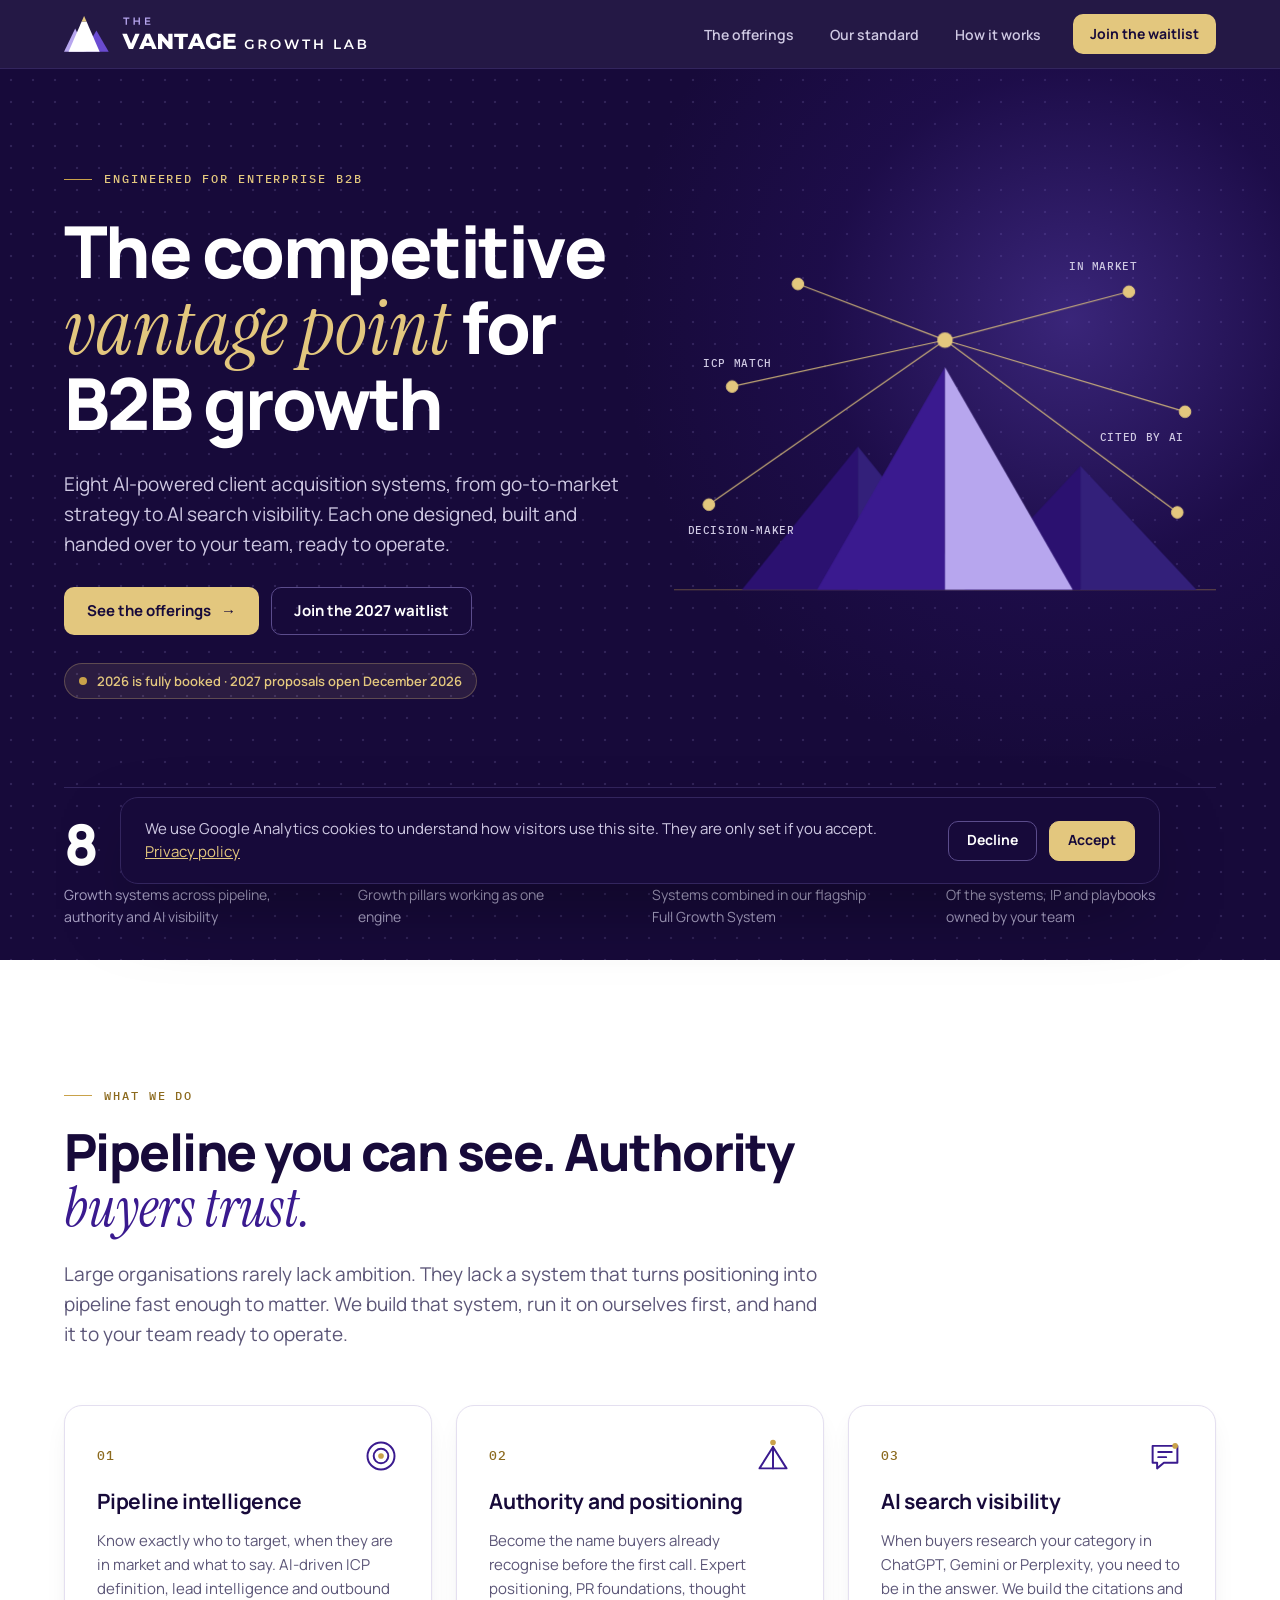
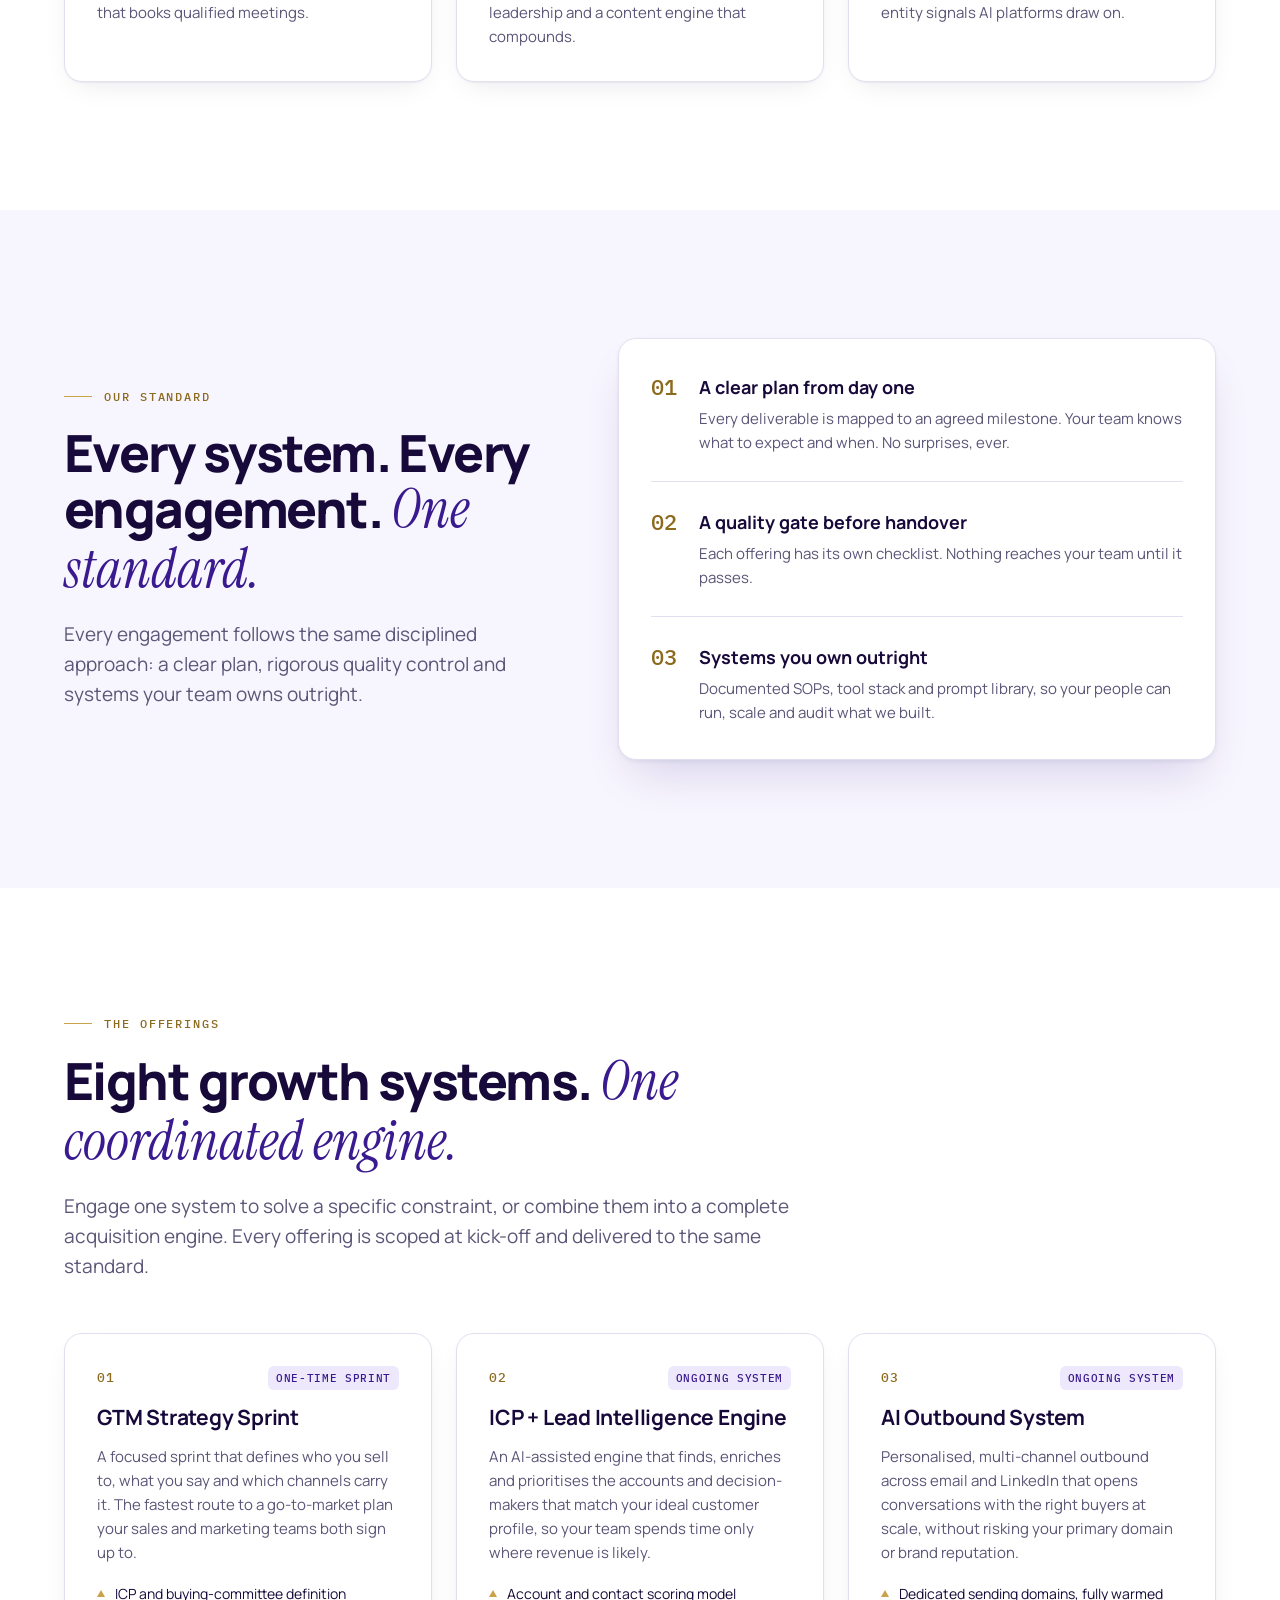
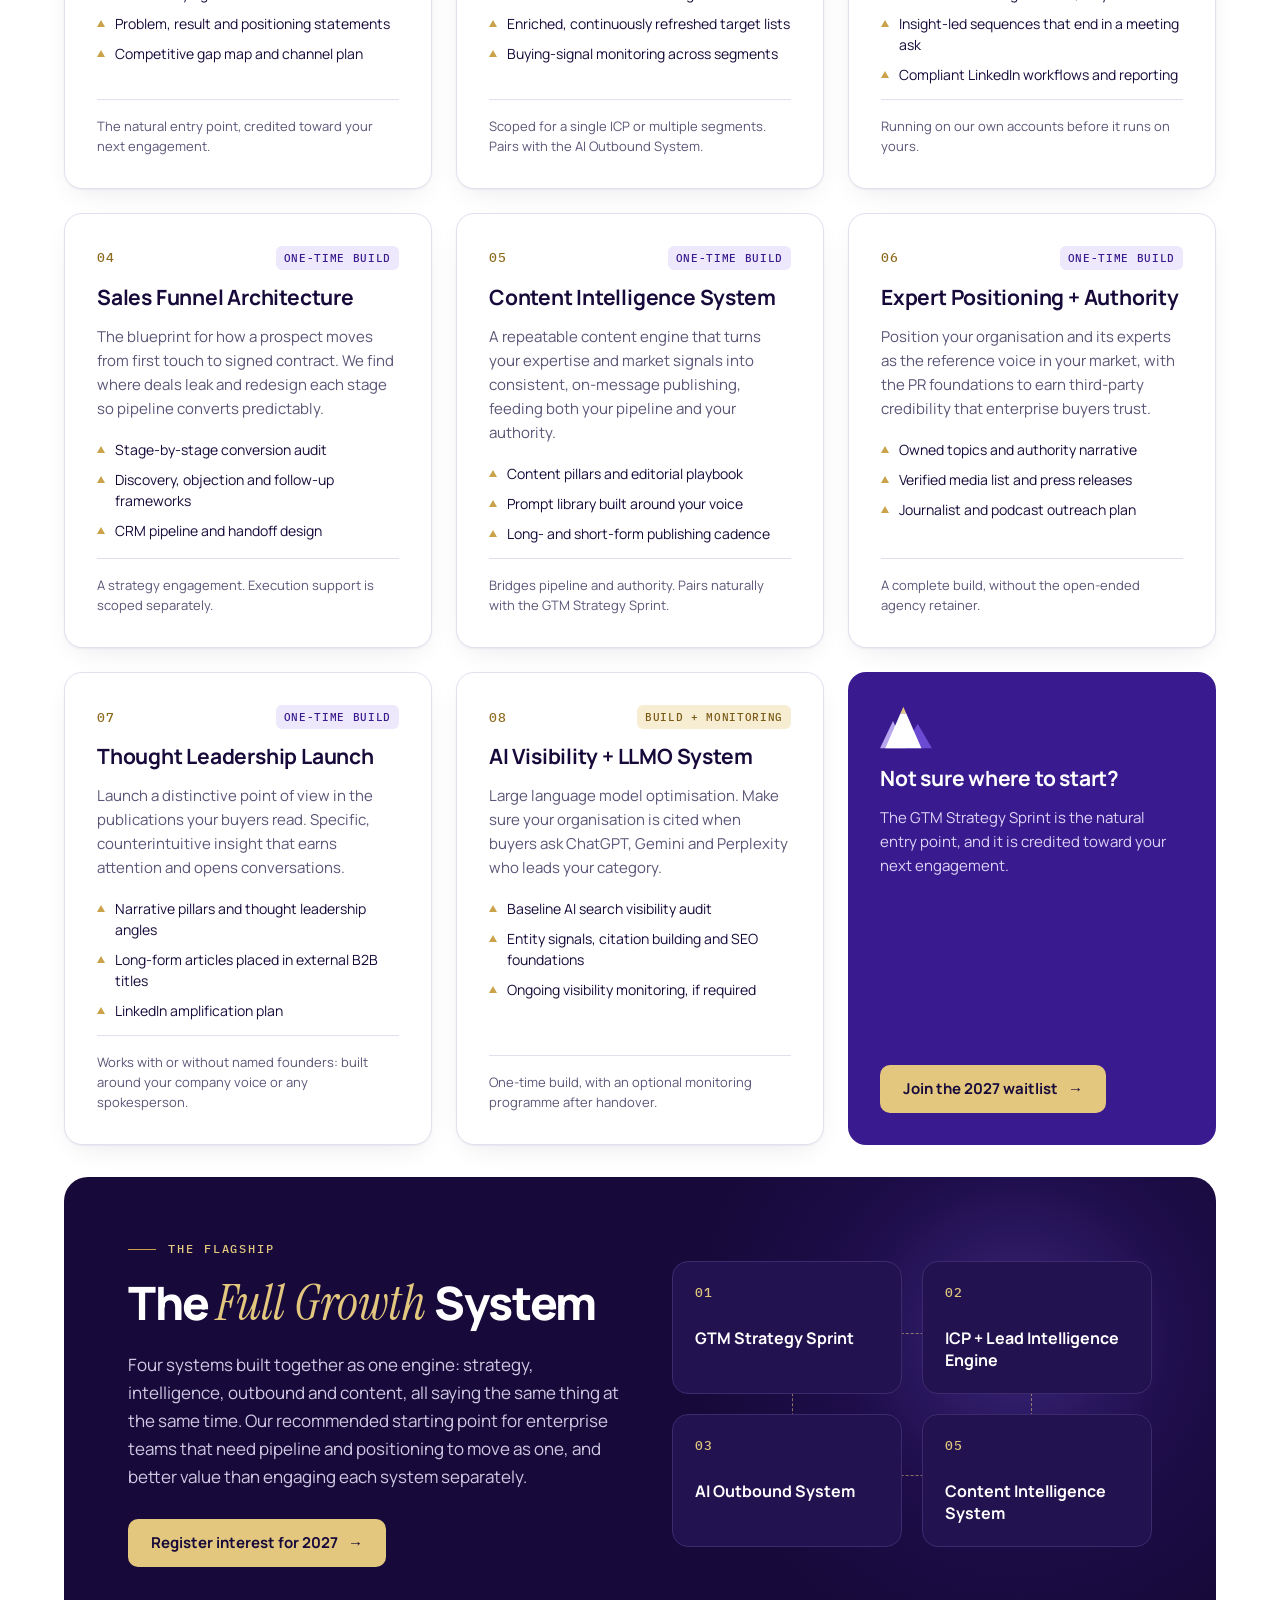
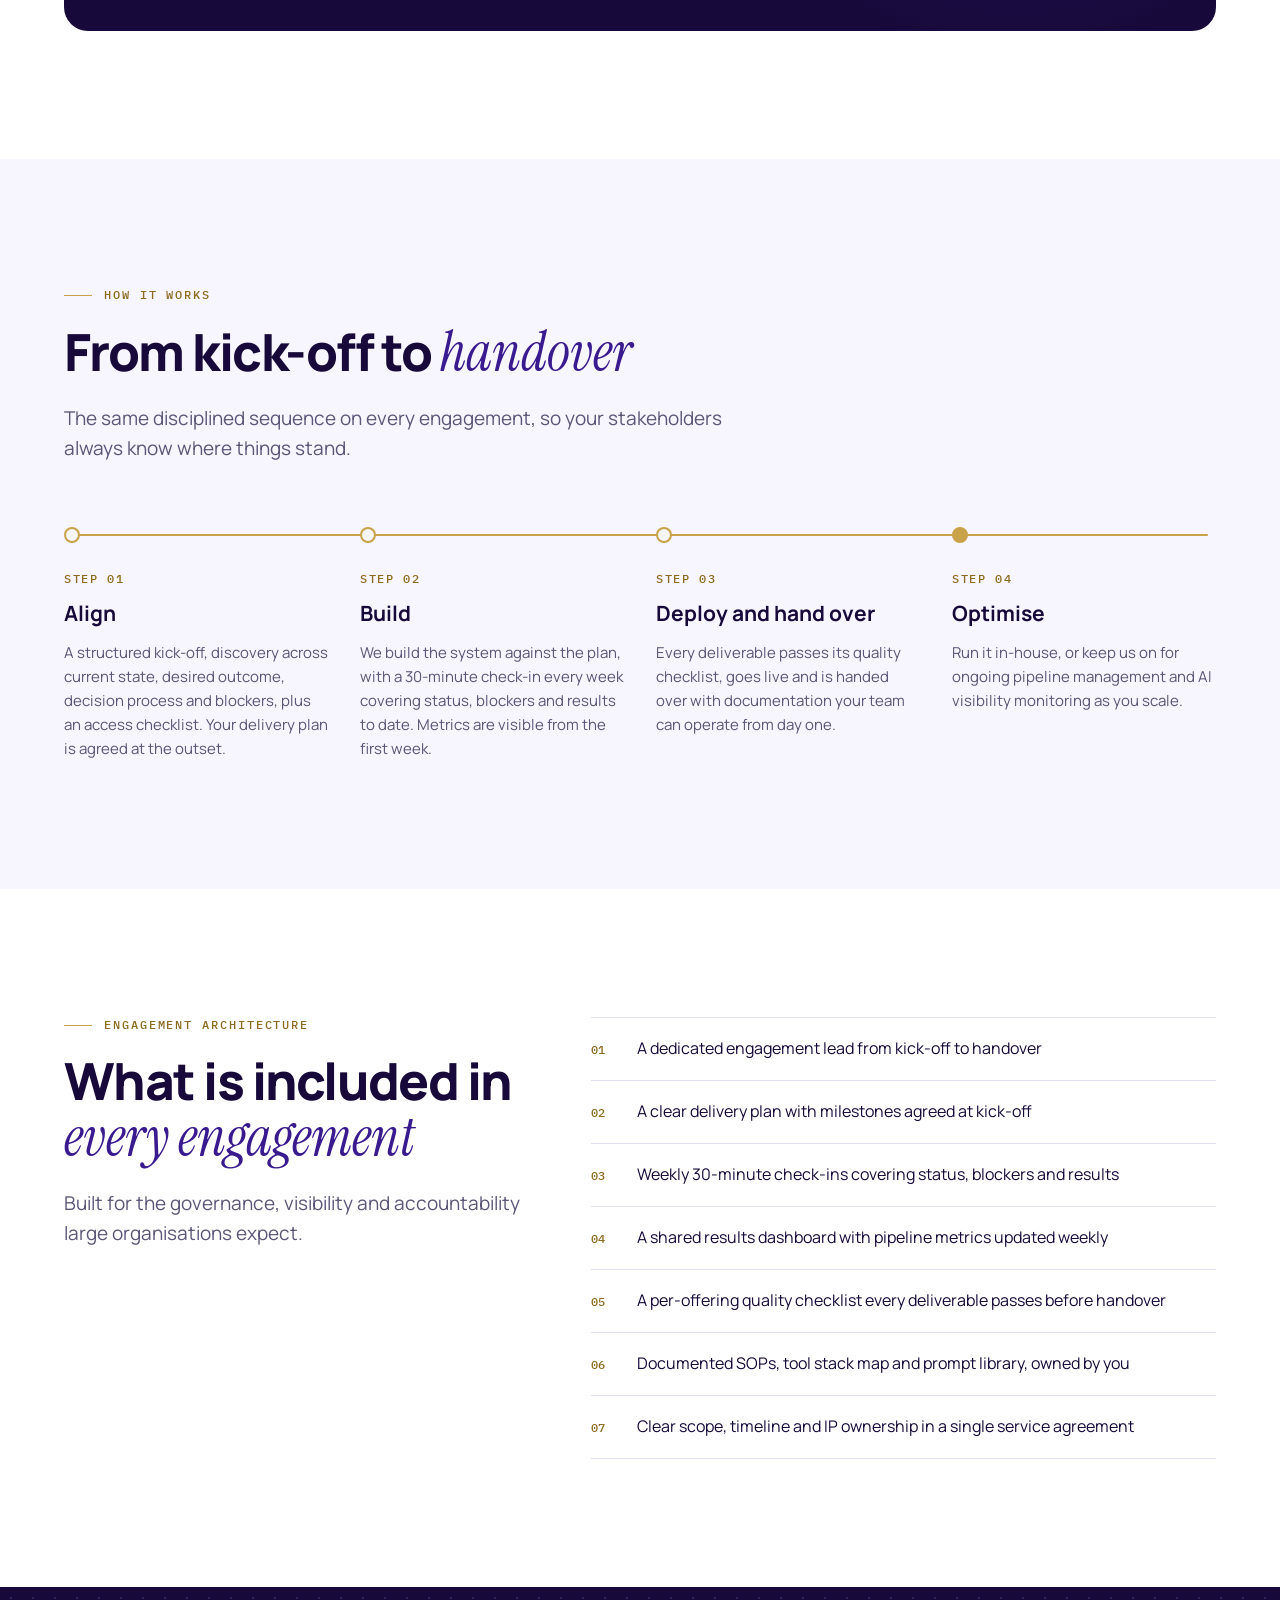
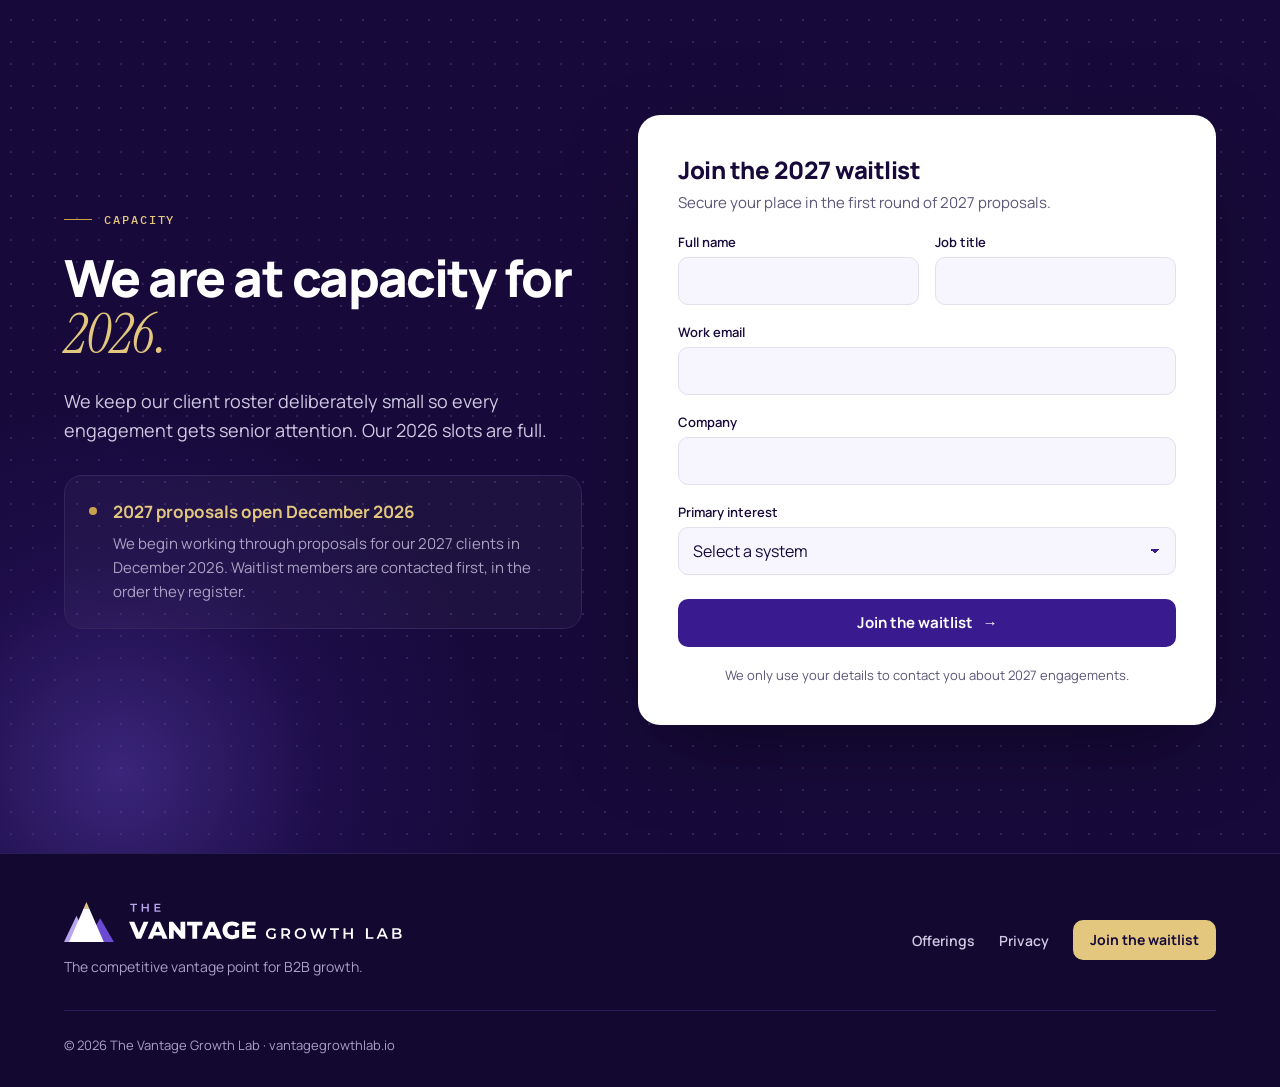
==== index.html @ 9dfd6fad "Launch The Vantage Growth Lab site Co-Authored-By: Claude Opus 5.5 <noreply@anthropic.com>" ====
<!doctype html>
<html lang="en">
<head>
<meta charset="utf-8">
<meta name="viewport" content="width=device-width, initial-scale=1">
<title>The Vantage Growth Lab — AI-powered client acquisition systems for enterprise B2B</title>
<meta name="description" content="Eight AI-powered client acquisition systems, from go-to-market strategy to AI search visibility. Designed, built and handed over to your team, ready to operate.">
<link rel="canonical" href="https://vantagegrowthlab.io/">
<meta property="og:type" content="website">
<meta property="og:site_name" content="The Vantage Growth Lab">
<meta property="og:title" content="The Vantage Growth Lab — AI-powered client acquisition systems for enterprise B2B">
<meta property="og:description" content="Eight AI-powered client acquisition systems, from go-to-market strategy to AI search visibility. Designed, built and handed over to your team, ready to operate.">
<meta property="og:url" content="https://vantagegrowthlab.io/">
<meta property="og:image" content="https://vantagegrowthlab.io/shared/img/og-image.png">
<meta property="og:image:width" content="1200">
<meta property="og:image:height" content="630">
<meta property="og:image:alt" content="The Vantage Growth Lab — the competitive vantage point for B2B growth">
<meta name="twitter:card" content="summary_large_image">
<meta name="twitter:title" content="The Vantage Growth Lab — AI-powered client acquisition systems for enterprise B2B">
<meta name="twitter:description" content="Eight AI-powered client acquisition systems, from go-to-market strategy to AI search visibility. Designed, built and handed over to your team, ready to operate.">
<meta name="twitter:image" content="https://vantagegrowthlab.io/shared/img/og-image.png">
<meta name="theme-color" content="#170A3A">
<link rel="icon" type="image/svg+xml" href="/shared/favicon.svg">
<link rel="icon" type="image/png" href="/shared/favicon.png">
<!-- Google Analytics 4 + cookie consent (gtag.js loads only after Accept) -->
<link rel="stylesheet" href="/shared/consent.css">
<script src="/shared/consent.js"></script>
<link rel="preload" href="/shared/fonts/manrope-latin.woff2" as="font" type="font/woff2" crossorigin>
<link rel="stylesheet" href="/shared/site.css">
<script type="application/ld+json">
{"@context":"https://schema.org","@type":"Organization","name":"The Vantage Growth Lab","url":"https://vantagegrowthlab.io/","logo":"https://vantagegrowthlab.io/shared/img/logo.png","email":"lana@vantagegrowthlab.io"}
</script>
</head>
<body>
<div class="vgl" style="font-family: 'Manrope', Arial, sans-serif; color: #170A3A; background: #FFFFFF; -webkit-font-smoothing: antialiased">

<!-- ============ HEADER ============ -->
<header style="position: sticky; top: 0; z-index: 50; background: rgba(23,10,58,.94); backdrop-filter: blur(10px); border-bottom: 1px solid #33255E">
<div style="max-width: 1328px; margin: 0 auto; padding: 14px clamp(20px, 5vw, 64px); display: flex; align-items: center; justify-content: space-between; gap: 24px">
<a href="#top" aria-label="The Vantage Growth Lab, home" style="display: flex; align-items: center"><svg role="img" aria-label="The Vantage Growth Lab" style="width: min(304px, 50vw); height: auto; display: block" xmlns="http://www.w3.org/2000/svg" viewBox="0 0 484 57"><g transform="translate(0 0) scale(0.15079) translate(-124 -64)"><path fill="#B7A6EE" d="M242 195L124 442h236z"/><path fill="#6A4BD1" d="M466 218l130 224H336z"/><path fill="#FFFFFF" d="M310.4 123h51.2L500 442H172z"/><path fill="#E3C77E" d="M336 64l25.6 59h-51.2z"/></g><path fill="#B7A6EE" d="M98.06860317460318 14.0V4.264999999999999H94.24060317460318V2.4499999999999993H104.04160317460318V4.264999999999999H100.21360317460318V14.0Z M118.72660317460317 14.0V2.4499999999999993H120.87160317460317V14.0ZM110.60860317460318 14.0V2.4499999999999993H112.75360317460317V14.0ZM112.57210317460317 9.05V7.2185H118.89160317460318V9.05Z M128.92360317460316 14.0V2.4499999999999993H137.35510317460316V4.2485H131.06860317460317V12.2015H137.58610317460318V14.0ZM130.90360317460318 9.017V7.2515H136.64560317460317V9.017Z"/><path fill="#FFFFFF" d="M103.09260317460317 52.5 92.68740317460318 28.14H100.13460317460317L108.90420317460318 49.2288H104.51940317460318L113.49780317460318 28.14H120.31860317460317L109.87860317460317 52.5Z M119.34420317460317 52.5 130.09740317460316 28.14H136.88340317460316L147.67140317460317 52.5H140.50260317460317L132.08100317460315 31.515600000000003H134.79540317460317L126.37380317460317 52.5ZM125.22540317460317 47.7672 127.00020317460317 42.6864H138.90180317460317L140.67660317460317 47.7672Z M149.62020317460318 52.5V28.14H155.29260317460316L168.72540317460317 44.3568H166.04580317460318V28.14H172.79700317460316V52.5H167.12460317460318L153.69180317460317 36.2832H156.37140317460316V52.5Z M182.85420317460316 52.5V33.6036H175.37220317460316V28.14H197.19180317460317V33.6036H189.74460317460316V52.5Z M196.84380317460315 52.5 207.59700317460315 28.14H214.38300317460315L225.17100317460316 52.5H218.00220317460315L209.58060317460314 31.515600000000003H212.29500317460315L203.87340317460314 52.5ZM202.72500317460316 47.7672 204.49980317460316 42.6864H216.40140317460316L218.17620317460316 47.7672Z M239.29980317460314 52.9872Q236.41140317460315 52.9872 233.94060317460315 52.065Q231.46980317460316 51.1428 229.67760317460318 49.4376Q227.88540317460317 47.7324 226.87620317460318 45.4182Q225.86700317460316 43.104 225.86700317460316 40.32Q225.86700317460316 37.536 226.87620317460318 35.2218Q227.88540317460317 32.9076 229.69500317460316 31.202400000000004Q231.50460317460315 29.497200000000003 233.99280317460315 28.575000000000003Q236.48100317460316 27.652800000000003 239.43900317460316 27.652800000000003Q242.88420317460316 27.652800000000003 245.59860317460317 28.8012Q248.31300317460315 29.9496 250.08780317460315 32.107200000000006L245.70300317460317 36.0744Q244.45020317460316 34.717200000000005 243.00600317460317 34.0386Q241.56180317460314 33.36 239.78700317460314 33.36Q238.22100317460314 33.36 236.93340317460314 33.8472Q235.64580317460315 34.3344 234.74100317460315 35.256600000000006Q233.83620317460316 36.1788 233.33160317460317 37.449Q232.82700317460316 38.7192 232.82700317460316 40.32Q232.82700317460316 41.8512 233.33160317460317 43.1388Q233.83620317460316 44.4264 234.74100317460315 45.348600000000005Q235.64580317460315 46.2708 236.91600317460313 46.775400000000005Q238.18620317460315 47.28 239.71740317460316 47.28Q241.24860317460315 47.28 242.71020317460315 46.775400000000005Q244.17180317460316 46.2708 245.66820317460315 45.0528L249.53100317460314 49.89Q247.44300317460315 51.3864 244.69380317460315 52.186800000000005Q241.94460317460315 52.9872 239.29980317460314 52.9872ZM249.53100317460314 49.89 243.44100317460317 48.9852V39.798H249.53100317460314Z M253.91580317460316 52.5V28.14H273.02100317460315V33.4644H260.73660317460315V47.1756H273.47340317460316V52.5ZM260.2494031746032 42.7212V37.5708H271.5594031746032V42.7212Z"/><path fill="#FFFFFF" d="M295.91690317460314 52.715Q294.15390317460316 52.715 292.6811531746032 52.145250000000004Q291.2084031746032 51.5755 290.1119031746032 50.53275Q289.01540317460314 49.49 288.41340317460316 48.071Q287.8114031746032 46.652 287.8114031746032 44.975Q287.8114031746032 43.298 288.41340317460316 41.879000000000005Q289.01540317460314 40.46 290.12265317460316 39.417249999999996Q291.2299031746032 38.3745 292.7134031746032 37.80475Q294.19690317460316 37.235 295.95990317460314 37.235Q297.87340317460314 37.235 299.4106531746031 37.8585Q300.94790317460314 38.482 302.0014031746032 39.686L300.23840317460315 41.406Q299.35690317460313 40.5245 298.3356531746032 40.10525Q297.31440317460317 39.686 296.08890317460316 39.686Q294.90640317460316 39.686 293.8959031746032 40.073Q292.88540317460314 40.46 292.15440317460315 41.1695Q291.42340317460315 41.879000000000005 291.0256531746031 42.846500000000006Q290.62790317460315 43.814 290.62790317460315 44.975Q290.62790317460315 46.1145 291.0256531746031 47.082Q291.42340317460315 48.0495 292.15440317460315 48.76975Q292.88540317460314 49.49 293.8744031746031 49.877Q294.86340317460315 50.264 296.06740317460316 50.264Q297.18540317460315 50.264 298.22815317460316 49.90925Q299.2709031746032 49.5545 300.21690317460315 48.716L301.80790317460315 50.8015Q300.62540317460315 51.7475 299.0666531746032 52.23125Q297.50790317460314 52.715 295.91690317460314 52.715ZM301.80790317460315 50.8015 299.16340317460316 50.436V44.803H301.80790317460315Z M309.7844031746032 52.5V37.45H315.9549031746032Q318.9649031746032 37.45 320.6741531746032 38.869Q322.3834031746032 40.288 322.3834031746032 42.8035Q322.3834031746032 44.459 321.6094031746032 45.65225Q320.8354031746032 46.8455 319.4056531746032 47.47975Q317.97590317460316 48.114000000000004 315.9764031746032 48.114000000000004H311.3324031746032L312.57940317460316 46.8455V52.5ZM319.6314031746032 52.5 315.8259031746032 47.039H318.81440317460317L322.64140317460317 52.5ZM312.57940317460316 47.1465 311.3324031746032 45.8135H315.8474031746032Q317.6964031746032 45.8135 318.6316531746032 45.018Q319.56690317460317 44.2225 319.56690317460317 42.8035Q319.56690317460317 41.363 318.6316531746032 40.589Q317.6964031746032 39.815 315.8474031746032 39.815H311.3324031746032L312.57940317460316 38.439Z M336.85290317460317 52.715Q335.0899031746032 52.715 333.6064031746032 52.1345Q332.1229031746032 51.554 331.02640317460316 50.511250000000004Q329.92990317460317 49.4685 329.3279031746032 48.060249999999996Q328.7259031746032 46.652 328.7259031746032 44.975Q328.7259031746032 43.298 329.3279031746032 41.88975Q329.92990317460317 40.4815 331.02640317460316 39.43875Q332.1229031746032 38.396 333.6064031746032 37.8155Q335.0899031746032 37.235 336.83140317460317 37.235Q338.5944031746032 37.235 340.06715317460316 37.8155Q341.5399031746032 38.396 342.6364031746032 39.43875Q343.73290317460317 40.4815 344.33490317460314 41.88975Q344.9369031746032 43.298 344.9369031746032 44.975Q344.9369031746032 46.652 344.33490317460314 48.071Q343.73290317460317 49.49 342.6364031746032 50.522000000000006Q341.5399031746032 51.554 340.06715317460316 52.1345Q338.5944031746032 52.715 336.85290317460317 52.715ZM336.83140317460317 50.264Q337.97090317460317 50.264 338.9384031746032 49.877Q339.90590317460317 49.49 340.6154031746032 48.76975Q341.3249031746032 48.0495 341.72265317460324 47.09275Q342.1204031746032 46.136 342.1204031746032 44.975Q342.1204031746032 43.814 341.72265317460324 42.85725Q341.3249031746032 41.9005 340.6154031746032 41.18025Q339.90590317460317 40.46 338.9384031746032 40.073Q337.97090317460317 39.686 336.83140317460317 39.686Q335.69190317460317 39.686 334.73515317460317 40.073Q333.77840317460317 40.46 333.05815317460315 41.18025Q332.3379031746032 41.9005 331.9401531746032 42.85725Q331.5424031746032 43.814 331.5424031746032 44.975Q331.5424031746032 46.1145 331.9401531746032 47.082Q332.3379031746032 48.0495 333.0474031746032 48.76975Q333.75690317460317 49.49 334.72440317460314 49.877Q335.69190317460317 50.264 336.83140317460317 50.264Z M355.7514031746032 52.5 350.7634031746032 37.45H353.6659031746032L358.1164031746032 51.0595H356.6759031746032L361.2984031746032 37.45H363.8784031746032L368.37190317460323 51.0595H366.9744031746032L371.5324031746032 37.45H374.1984031746032L369.2104031746032 52.5H366.2434031746032L362.1369031746032 40.2235H362.9109031746032L358.7399031746032 52.5Z M384.15290317460324 52.5V39.815H379.16490317460324V37.45H391.93590317460325V39.815H386.9479031746032V52.5Z M408.9209031746032 52.5V37.45H411.7159031746032V52.5ZM398.34290317460324 52.5V37.45H401.1379031746032V52.5ZM400.9014031746032 46.05V43.6635H409.13590317460324V46.05Z  M430.2919031746032 52.5V37.45H433.08690317460315V50.135H440.9559031746032V52.5Z M445.34190317460315 52.5 452.1144031746032 37.45H454.86640317460314L461.6604031746032 52.5H458.73640317460314L452.9099031746032 38.9335H454.0279031746032L448.2229031746032 52.5ZM448.45940317460315 49.017 449.21190317460315 46.824H457.33890317460316L458.09140317460316 49.017Z M467.8739031746032 52.5V37.45H474.92590317460315Q477.63490317460315 37.45 479.0539031746032 38.514250000000004Q480.4729031746032 39.578500000000005 480.4729031746032 41.363Q480.4729031746032 42.567 479.9139031746032 43.416250000000005Q479.3549031746032 44.2655 478.4196531746032 44.72775Q477.4844031746032 45.19 476.3879031746032 45.19L476.7749031746032 44.416Q478.04340317460316 44.416 479.0539031746032 44.878249999999994Q480.06440317460317 45.3405 480.6556531746032 46.221999999999994Q481.2469031746032 47.1035 481.2469031746032 48.415Q481.2469031746032 50.35 479.7634031746032 51.425Q478.2799031746032 52.5 475.35590317460316 52.5ZM470.66890317460314 50.307H475.1839031746032Q476.7534031746032 50.307 477.5919031746032 49.791Q478.43040317460316 49.275 478.43040317460316 48.1355Q478.43040317460316 47.0175 477.5919031746032 46.49075Q476.7534031746032 45.964 475.1839031746032 45.964H470.45390317460317V43.792500000000004H474.62490317460316Q476.08690317460315 43.792500000000004 476.8716531746031 43.2765Q477.65640317460316 42.7605 477.65640317460316 41.7285Q477.65640317460316 40.675 476.8716531746031 40.159Q476.08690317460315 39.643 474.62490317460316 39.643H470.66890317460314Z"/></svg></a>
<nav aria-label="Main" style="display: flex; align-items: center; gap: 28px">
<div class="navlinks" style="gap: 28px">
<a class="navlink" href="#offerings">The offerings</a>
<a class="navlink" href="#standard">Our standard</a>
<a class="navlink" href="#how">How it works</a>
</div>
<a class="btn btn-gold btn-sm" href="#waitlist" style="white-space: nowrap">Join the waitlist</a>
</nav>
</div>
</header>

<!-- ============ HERO ============ -->
<section id="top" class="dotgrid" style="position: relative; overflow: hidden; background-color: #170A3A; color: #FFFFFF">
<div class="glow" style="width: 900px; height: 900px; right: -240px; top: -200px"></div>
<div style="position: relative; max-width: 1328px; margin: 0 auto; padding: clamp(56px, 8vw, 112px) clamp(20px, 5vw, 64px) 0">
<div style="display: flex; flex-wrap: wrap; align-items: center; gap: 48px">
<div style="flex: 1 1 460px; min-width: 0; display: flex; flex-direction: column; gap: 28px">
<div class="eb in" style="color: #E3C77E">Engineered for enterprise B2B</div>
<h1 class="in in2" style="font-size: clamp(42px, 5.6vw, 72px); line-height: 1.02; font-weight: 800; letter-spacing: -0.035em; color: #FFFFFF">The competitive <span class="acc" style="color: #E3C77E">vantage point</span> for B2B growth</h1>
<p class="in in3" style="font-size: 19px; line-height: 30px; color: #CFC9E3; max-width: 34em">Eight AI-powered client acquisition systems, from go-to-market strategy to AI search visibility. Each one designed, built and handed over to your team, ready to operate.</p>
<div class="in in4" style="display: flex; flex-wrap: wrap; gap: 12px">
<a class="btn btn-gold" href="#offerings">See the offerings <span class="arr">→</span></a>
<a class="btn btn-ghost-d" href="#waitlist">Join the 2027 waitlist</a>
</div>
<div class="in in5" style="display: inline-flex; align-self: flex-start; align-items: center; gap: 10px; padding: 8px 14px; border-radius: 999px; background: rgba(227,199,126,.1); border: 1px solid rgba(227,199,126,.28); color: #E3C77E; font-size: 13px; font-weight: 600; line-height: 18px"><span class="pulse"></span>2026 is fully booked · 2027 proposals open December 2026</div>
</div>
<div style="flex: 1 1 440px; min-width: 0; display: flex; justify-content: center">
<svg viewBox="0 0 560 440" role="img" aria-label="Three peaks; a gold vantage point climbs to the summit and draws sightlines to market signals" style="width: 100%; max-width: 580px; height: auto; display: block; overflow: visible">
<line class="hz" x1="0" y1="380" x2="560" y2="380"></line>
<g class="peak peak3"><path d="M190 232L70 380h120z" fill="#2B1170"></path><path d="M190 232v148h120z" fill="#33207A"></path></g>
<g class="peak peak2"><path d="M420 252L300 380h120z" fill="#2B1170"></path><path d="M420 252v128h120z" fill="#33207A"></path></g>
<g class="peak"><path d="M280 150L148 380h132z" fill="#3A1A8F"></path><path d="M280 150v230h132z" fill="#B7A6EE"></path></g>
<path class="sl d1" pathLength="1" d="M280 122L60 170"></path>
<path class="sl d2" pathLength="1" d="M280 122L470 72"></path>
<path class="sl d3" pathLength="1" d="M280 122L128 64"></path>
<path class="sl d4" pathLength="1" d="M280 122L528 196"></path>
<path class="sl d5" pathLength="1" d="M280 122L36 292"></path>
<path class="sl d6" pathLength="1" d="M280 122L520 300"></path>
<circle class="ring r1" cx="60" cy="170" r="6"></circle>
<circle class="ring r2" cx="470" cy="72" r="6"></circle>
<circle class="ring r3" cx="128" cy="64" r="6"></circle>
<circle class="ring r4" cx="528" cy="196" r="6"></circle>
<circle class="ring r5" cx="36" cy="292" r="6"></circle>
<circle class="ring r6" cx="520" cy="300" r="6"></circle>
<circle class="sig e1" cx="60" cy="170" r="6"></circle>
<circle class="sig e2" cx="470" cy="72" r="6"></circle>
<circle class="sig e3" cx="128" cy="64" r="6"></circle>
<circle class="sig e4" cx="528" cy="196" r="6"></circle>
<circle class="sig e5" cx="36" cy="292" r="6"></circle>
<circle class="sig e6" cx="520" cy="300" r="6"></circle>
<text class="lbl e1" x="30" y="150">ICP MATCH</text>
<text class="lbl e2" x="408" y="50">IN MARKET</text>
<text class="lbl e4" x="440" y="226">CITED BY AI</text>
<text class="lbl e5" x="14" y="322">DECISION-MAKER</text>
<g class="climb"><circle class="vpring" cx="280" cy="122" r="8"></circle><circle class="vp" cx="280" cy="122" r="8"></circle></g>
</svg>
</div>
</div>

<!-- stats -->
<div style="margin-top: clamp(48px, 7vw, 88px); border-top: 1px solid #33255E; display: grid; grid-template-columns: repeat(auto-fit, minmax(160px, 1fr)); gap: 0 24px">
<div style="padding: 28px 0 32px; display: flex; flex-direction: column; gap: 12px">
<div class="statv" style="font-size: 56px; line-height: 1; font-weight: 800; letter-spacing: -0.04em; color: #FFFFFF"><span class="cnt n8" aria-label="8"></span></div>
<p style="font-size: 14px; line-height: 22px; color: #A9A2C4; max-width: 24ch">Growth systems across pipeline, authority and AI visibility</p>
</div>
<div style="padding: 28px 0 32px; display: flex; flex-direction: column; gap: 12px">
<div class="statv" style="font-size: 56px; line-height: 1; font-weight: 800; letter-spacing: -0.04em; color: #FFFFFF"><span class="cnt n3" aria-label="3"></span></div>
<p style="font-size: 14px; line-height: 22px; color: #A9A2C4; max-width: 24ch">Growth pillars working as one engine</p>
</div>
<div style="padding: 28px 0 32px; display: flex; flex-direction: column; gap: 12px">
<div class="statv" style="font-size: 56px; line-height: 1; font-weight: 800; letter-spacing: -0.04em; color: #FFFFFF">4-in-1</div>
<p style="font-size: 14px; line-height: 22px; color: #A9A2C4; max-width: 24ch">Systems combined in our flagship Full Growth System</p>
</div>
<div style="padding: 28px 0 32px; display: flex; flex-direction: column; gap: 12px">
<div class="statv" style="font-size: 56px; line-height: 1; font-weight: 800; letter-spacing: -0.04em; color: #E3C77E"><span class="cnt n100" aria-label="100"></span>%</div>
<p style="font-size: 14px; line-height: 22px; color: #A9A2C4; max-width: 24ch">Of the systems, IP and playbooks owned by your team</p>
</div>
</div>
</div>
</section>

<!-- ============ WHAT WE DO ============ -->
<section style="background: #FFFFFF; padding: clamp(72px, 10vw, 128px) 0">
<div style="max-width: 1328px; margin: 0 auto; padding: 0 clamp(20px, 5vw, 64px)">
<div class="rv" style="display: flex; flex-direction: column; gap: 20px; max-width: 760px">
<div class="eb" style="color: #8C6A1E">What we do</div>
<h2 style="font-size: clamp(34px, 4vw, 52px); line-height: 1.08; font-weight: 800; letter-spacing: -0.03em; color: #170A3A">Pipeline you can see. Authority <span class="acc" style="color: #3A1A8F">buyers trust.</span></h2>
<p style="font-size: 19px; line-height: 30px; color: #5B5577">Large organisations rarely lack ambition. They lack a system that turns positioning into pipeline fast enough to matter. We build that system, run it on ourselves first, and hand it to your team ready to operate.</p>
</div>
<div style="margin-top: 56px; display: grid; grid-template-columns: repeat(auto-fit, minmax(280px, 1fr)); gap: 24px">
<article class="card rv" style="padding: 32px; display: flex; flex-direction: column; gap: 14px">
<div style="display: flex; justify-content: space-between; align-items: center"><span class="mono" style="font-size: 13px; letter-spacing: .08em; color: #8C6A1E">01</span>
<svg viewBox="0 0 32 32" width="36" height="36" aria-hidden="true"><circle class="ic" cx="16" cy="16" r="12"></circle><circle class="ic" cx="16" cy="16" r="6.5"></circle><circle class="icg" cx="16" cy="16" r="2.5"></circle></svg></div>
<h3 style="font-size: 21px; line-height: 1.3; font-weight: 700; letter-spacing: -0.01em; color: #170A3A">Pipeline intelligence</h3>
<p style="font-size: 15px; line-height: 24px; color: #5B5577">Know exactly who to target, when they are in market and what to say. AI-driven ICP definition, lead intelligence and outbound that books qualified meetings.</p>
</article>
<article class="card rv rvb" style="padding: 32px; display: flex; flex-direction: column; gap: 14px">
<div style="display: flex; justify-content: space-between; align-items: center"><span class="mono" style="font-size: 13px; letter-spacing: .08em; color: #8C6A1E">02</span>
<svg viewBox="0 0 32 32" width="36" height="36" aria-hidden="true"><path class="ic" d="M4 27L16 8l12 19z"></path><path class="ic" d="M16 8v19"></path><circle class="icg" cx="16" cy="4" r="2.5"></circle></svg></div>
<h3 style="font-size: 21px; line-height: 1.3; font-weight: 700; letter-spacing: -0.01em; color: #170A3A">Authority and positioning</h3>
<p style="font-size: 15px; line-height: 24px; color: #5B5577">Become the name buyers already recognise before the first call. Expert positioning, PR foundations, thought leadership and a content engine that compounds.</p>
</article>
<article class="card rv rvc" style="padding: 32px; display: flex; flex-direction: column; gap: 14px">
<div style="display: flex; justify-content: space-between; align-items: center"><span class="mono" style="font-size: 13px; letter-spacing: .08em; color: #8C6A1E">03</span>
<svg viewBox="0 0 32 32" width="36" height="36" aria-hidden="true"><path class="ic" d="M5 7h22v15H15l-6 5v-5H5z"></path><path class="ic" d="M10 12.5h12M10 17h7"></path><circle class="icg" cx="25" cy="7" r="2.5"></circle></svg></div>
<h3 style="font-size: 21px; line-height: 1.3; font-weight: 700; letter-spacing: -0.01em; color: #170A3A">AI search visibility</h3>
<p style="font-size: 15px; line-height: 24px; color: #5B5577">When buyers research your category in ChatGPT, Gemini or Perplexity, you need to be in the answer. We build the citations and entity signals AI platforms draw on.</p>
</article>
</div>
</div>
</section>

<!-- ============ OUR STANDARD ============ -->
<section id="standard" style="background: #F7F5FD; padding: clamp(72px, 10vw, 128px) 0; scroll-margin-top: 64px">
<div style="max-width: 1328px; margin: 0 auto; padding: 0 clamp(20px, 5vw, 64px); display: flex; flex-wrap: wrap; gap: 56px; align-items: center">
<div class="rv" style="flex: 1 1 380px; min-width: 0; display: flex; flex-direction: column; gap: 20px">
<div class="eb" style="color: #8C6A1E">Our standard</div>
<h2 style="font-size: clamp(34px, 4vw, 52px); line-height: 1.08; font-weight: 800; letter-spacing: -0.03em; color: #170A3A">Every system. Every engagement. <span class="acc" style="color: #3A1A8F">One standard.</span></h2>
<p style="font-size: 19px; line-height: 30px; color: #5B5577; max-width: 30em">Every engagement follows the same disciplined approach: a clear plan, rigorous quality control and systems your team owns outright.</p>
</div>
<div class="rv rvb" style="flex: 1 1 480px; min-width: 0; background: #FFFFFF; border: 1px solid #E4DFF0; border-radius: 18px; box-shadow: 0 2px 4px rgba(23,10,58,.06), 0 24px 48px -16px rgba(58,26,143,.18); padding: 8px 32px">
<div style="display: flex; gap: 22px; padding: 26px 0; border-bottom: 1px solid #E4DFF0">
<span class="mono" style="flex: none; font-size: 22px; line-height: 28px; color: #8C6A1E">01</span>
<div style="display: flex; flex-direction: column; gap: 6px"><h3 style="font-size: 18px; line-height: 28px; font-weight: 700; color: #170A3A">A clear plan from day one</h3><p style="font-size: 15px; line-height: 24px; color: #5B5577">Every deliverable is mapped to an agreed milestone. Your team knows what to expect and when. No surprises, ever.</p></div>
</div>
<div style="display: flex; gap: 22px; padding: 26px 0; border-bottom: 1px solid #E4DFF0">
<span class="mono" style="flex: none; font-size: 22px; line-height: 28px; color: #8C6A1E">02</span>
<div style="display: flex; flex-direction: column; gap: 6px"><h3 style="font-size: 18px; line-height: 28px; font-weight: 700; color: #170A3A">A quality gate before handover</h3><p style="font-size: 15px; line-height: 24px; color: #5B5577">Each offering has its own checklist. Nothing reaches your team until it passes.</p></div>
</div>
<div style="display: flex; gap: 22px; padding: 26px 0">
<span class="mono" style="flex: none; font-size: 22px; line-height: 28px; color: #8C6A1E">03</span>
<div style="display: flex; flex-direction: column; gap: 6px"><h3 style="font-size: 18px; line-height: 28px; font-weight: 700; color: #170A3A">Systems you own outright</h3><p style="font-size: 15px; line-height: 24px; color: #5B5577">Documented SOPs, tool stack and prompt library, so your people can run, scale and audit what we built.</p></div>
</div>
</div>
</div>
</section>

<!-- ============ OFFERINGS ============ -->
<section id="offerings" style="background: #FFFFFF; padding: clamp(72px, 10vw, 128px) 0; scroll-margin-top: 64px">
<div style="max-width: 1328px; margin: 0 auto; padding: 0 clamp(20px, 5vw, 64px)">
<div class="rv" style="display: flex; flex-direction: column; gap: 20px; max-width: 780px">
<div class="eb" style="color: #8C6A1E">The offerings</div>
<h2 style="font-size: clamp(34px, 4vw, 52px); line-height: 1.08; font-weight: 800; letter-spacing: -0.03em; color: #170A3A">Eight growth systems. <span class="acc" style="color: #3A1A8F">One coordinated engine.</span></h2>
<p style="font-size: 19px; line-height: 30px; color: #5B5577">Engage one system to solve a specific constraint, or combine them into a complete acquisition engine. Every offering is scoped at kick-off and delivered to the same standard.</p>
</div>

<div class="swipehint mono" style="margin-top: 28px; align-items: center; gap: 10px; font-size: 12px; letter-spacing: .12em; color: #8C6A1E">SWIPE · 8 SYSTEMS <span aria-hidden="true">→</span></div>
<div class="offgrid" style="margin-top: clamp(16px, 4vw, 56px); gap: 24px">

<article class="card rv" style="padding: 32px; display: flex; flex-direction: column; gap: 14px">
<div style="display: flex; justify-content: space-between; align-items: center; gap: 12px"><span class="mono" style="font-size: 13px; letter-spacing: .08em; color: #8C6A1E">01</span><span class="tag">One-time sprint</span></div>
<h3 style="font-size: 21px; line-height: 1.3; font-weight: 700; letter-spacing: -0.01em; color: #170A3A">GTM Strategy Sprint</h3>
<p style="font-size: 15px; line-height: 24px; color: #5B5577">A focused sprint that defines who you sell to, what you say and which channels carry it. The fastest route to a go-to-market plan your sales and marketing teams both sign up to.</p>
<ul class="tri" style="margin-top: 4px"><li>ICP and buying-committee definition</li><li>Problem, result and positioning statements</li><li>Competitive gap map and channel plan</li></ul>
<p style="margin-top: auto; padding-top: 16px; border-top: 1px solid #E4DFF0; font-size: 13px; line-height: 20px; color: #5B5577">The natural entry point, credited toward your next engagement.</p>
</article>

<article class="card rv rvb" style="padding: 32px; display: flex; flex-direction: column; gap: 14px">
<div style="display: flex; justify-content: space-between; align-items: center; gap: 12px"><span class="mono" style="font-size: 13px; letter-spacing: .08em; color: #8C6A1E">02</span><span class="tag">Ongoing system</span></div>
<h3 style="font-size: 21px; line-height: 1.3; font-weight: 700; letter-spacing: -0.01em; color: #170A3A">ICP + Lead Intelligence Engine</h3>
<p style="font-size: 15px; line-height: 24px; color: #5B5577">An AI-assisted engine that finds, enriches and prioritises the accounts and decision-makers that match your ideal customer profile, so your team spends time only where revenue is likely.</p>
<ul class="tri" style="margin-top: 4px"><li>Account and contact scoring model</li><li>Enriched, continuously refreshed target lists</li><li>Buying-signal monitoring across segments</li></ul>
<p style="margin-top: auto; padding-top: 16px; border-top: 1px solid #E4DFF0; font-size: 13px; line-height: 20px; color: #5B5577">Scoped for a single ICP or multiple segments. Pairs with the AI Outbound System.</p>
</article>

<article class="card rv rvc" style="padding: 32px; display: flex; flex-direction: column; gap: 14px">
<div style="display: flex; justify-content: space-between; align-items: center; gap: 12px"><span class="mono" style="font-size: 13px; letter-spacing: .08em; color: #8C6A1E">03</span><span class="tag">Ongoing system</span></div>
<h3 style="font-size: 21px; line-height: 1.3; font-weight: 700; letter-spacing: -0.01em; color: #170A3A">AI Outbound System</h3>
<p style="font-size: 15px; line-height: 24px; color: #5B5577">Personalised, multi-channel outbound across email and LinkedIn that opens conversations with the right buyers at scale, without risking your primary domain or brand reputation.</p>
<ul class="tri" style="margin-top: 4px"><li>Dedicated sending domains, fully warmed</li><li>Insight-led sequences that end in a meeting ask</li><li>Compliant LinkedIn workflows and reporting</li></ul>
<p style="margin-top: auto; padding-top: 16px; border-top: 1px solid #E4DFF0; font-size: 13px; line-height: 20px; color: #5B5577">Running on our own accounts before it runs on yours.</p>
</article>

<article class="card rv" style="padding: 32px; display: flex; flex-direction: column; gap: 14px">
<div style="display: flex; justify-content: space-between; align-items: center; gap: 12px"><span class="mono" style="font-size: 13px; letter-spacing: .08em; color: #8C6A1E">04</span><span class="tag">One-time build</span></div>
<h3 style="font-size: 21px; line-height: 1.3; font-weight: 700; letter-spacing: -0.01em; color: #170A3A">Sales Funnel Architecture</h3>
<p style="font-size: 15px; line-height: 24px; color: #5B5577">The blueprint for how a prospect moves from first touch to signed contract. We find where deals leak and redesign each stage so pipeline converts predictably.</p>
<ul class="tri" style="margin-top: 4px"><li>Stage-by-stage conversion audit</li><li>Discovery, objection and follow-up frameworks</li><li>CRM pipeline and handoff design</li></ul>
<p style="margin-top: auto; padding-top: 16px; border-top: 1px solid #E4DFF0; font-size: 13px; line-height: 20px; color: #5B5577">A strategy engagement. Execution support is scoped separately.</p>
</article>

<article class="card rv rvb" style="padding: 32px; display: flex; flex-direction: column; gap: 14px">
<div style="display: flex; justify-content: space-between; align-items: center; gap: 12px"><span class="mono" style="font-size: 13px; letter-spacing: .08em; color: #8C6A1E">05</span><span class="tag">One-time build</span></div>
<h3 style="font-size: 21px; line-height: 1.3; font-weight: 700; letter-spacing: -0.01em; color: #170A3A">Content Intelligence System</h3>
<p style="font-size: 15px; line-height: 24px; color: #5B5577">A repeatable content engine that turns your expertise and market signals into consistent, on-message publishing, feeding both your pipeline and your authority.</p>
<ul class="tri" style="margin-top: 4px"><li>Content pillars and editorial playbook</li><li>Prompt library built around your voice</li><li>Long- and short-form publishing cadence</li></ul>
<p style="margin-top: auto; padding-top: 16px; border-top: 1px solid #E4DFF0; font-size: 13px; line-height: 20px; color: #5B5577">Bridges pipeline and authority. Pairs naturally with the GTM Strategy Sprint.</p>
</article>

<article class="card rv rvc" style="padding: 32px; display: flex; flex-direction: column; gap: 14px">
<div style="display: flex; justify-content: space-between; align-items: center; gap: 12px"><span class="mono" style="font-size: 13px; letter-spacing: .08em; color: #8C6A1E">06</span><span class="tag">One-time build</span></div>
<h3 style="font-size: 21px; line-height: 1.3; font-weight: 700; letter-spacing: -0.01em; color: #170A3A">Expert Positioning + Authority</h3>
<p style="font-size: 15px; line-height: 24px; color: #5B5577">Position your organisation and its experts as the reference voice in your market, with the PR foundations to earn third-party credibility that enterprise buyers trust.</p>
<ul class="tri" style="margin-top: 4px"><li>Owned topics and authority narrative</li><li>Verified media list and press releases</li><li>Journalist and podcast outreach plan</li></ul>
<p style="margin-top: auto; padding-top: 16px; border-top: 1px solid #E4DFF0; font-size: 13px; line-height: 20px; color: #5B5577">A complete build, without the open-ended agency retainer.</p>
</article>

<article class="card rv" style="padding: 32px; display: flex; flex-direction: column; gap: 14px">
<div style="display: flex; justify-content: space-between; align-items: center; gap: 12px"><span class="mono" style="font-size: 13px; letter-spacing: .08em; color: #8C6A1E">07</span><span class="tag">One-time build</span></div>
<h3 style="font-size: 21px; line-height: 1.3; font-weight: 700; letter-spacing: -0.01em; color: #170A3A">Thought Leadership Launch</h3>
<p style="font-size: 15px; line-height: 24px; color: #5B5577">Launch a distinctive point of view in the publications your buyers read. Specific, counterintuitive insight that earns attention and opens conversations.</p>
<ul class="tri" style="margin-top: 4px"><li>Narrative pillars and thought leadership angles</li><li>Long-form articles placed in external B2B titles</li><li>LinkedIn amplification plan</li></ul>
<p style="margin-top: auto; padding-top: 16px; border-top: 1px solid #E4DFF0; font-size: 13px; line-height: 20px; color: #5B5577">Works with or without named founders: built around your company voice or any spokesperson.</p>
</article>

<article class="card rv rvb" style="padding: 32px; display: flex; flex-direction: column; gap: 14px">
<div style="display: flex; justify-content: space-between; align-items: center; gap: 12px"><span class="mono" style="font-size: 13px; letter-spacing: .08em; color: #8C6A1E">08</span><span class="tag tag-gold">Build + monitoring</span></div>
<h3 style="font-size: 21px; line-height: 1.3; font-weight: 700; letter-spacing: -0.01em; color: #170A3A">AI Visibility + LLMO System</h3>
<p style="font-size: 15px; line-height: 24px; color: #5B5577">Large language model optimisation. Make sure your organisation is cited when buyers ask ChatGPT, Gemini and Perplexity who leads your category.</p>
<ul class="tri" style="margin-top: 4px"><li>Baseline AI search visibility audit</li><li>Entity signals, citation building and SEO foundations</li><li>Ongoing visibility monitoring, if required</li></ul>
<p style="margin-top: auto; padding-top: 16px; border-top: 1px solid #E4DFF0; font-size: 13px; line-height: 20px; color: #5B5577">One-time build, with an optional monitoring programme after handover.</p>
</article>

<div class="rv rvc" style="border-radius: 18px; background: #3A1A8F; color: #FFFFFF; padding: 32px; display: flex; flex-direction: column; gap: 16px; justify-content: space-between">
<div style="display: flex; flex-direction: column; gap: 14px">
<svg viewBox="124 40 472 426" width="52" height="47" aria-hidden="true"><path d="M242 195L124 442h236z" fill="#B7A6EE"></path><path d="M466 218l130 224H336z" fill="#6A4BD1"></path><path d="M310.4 123h51.2L500 442H172z" fill="#FFFFFF"></path><path d="M336 64l25.6 59h-51.2z" fill="#E3C77E"></path></svg>
<h3 style="font-size: 21px; line-height: 1.3; font-weight: 700; letter-spacing: -0.01em; color: #FFFFFF">Not sure where to start?</h3>
<p style="font-size: 15px; line-height: 24px; color: #DCD4F7">The GTM Strategy Sprint is the natural entry point, and it is credited toward your next engagement.</p>
</div>
<a class="btn btn-gold" href="#waitlist" style="align-self: flex-start">Join the 2027 waitlist <span class="arr">→</span></a>
</div>
</div>

<!-- flagship -->
<div class="rv" style="margin-top: 32px; position: relative; overflow: hidden; border-radius: 24px; background: #170A3A; color: #FFFFFF; padding: clamp(32px, 5vw, 64px); display: flex; flex-wrap: wrap; gap: 48px; align-items: center">
<div class="glow" style="width: 640px; height: 640px; right: -120px; top: -160px"></div>
<div style="position: relative; flex: 1 1 380px; min-width: 0; display: flex; flex-direction: column; gap: 20px">
<div class="eb" style="color: #E3C77E">The flagship</div>
<h2 style="font-size: clamp(32px, 3.6vw, 46px); line-height: 1.08; font-weight: 800; letter-spacing: -0.03em; color: #FFFFFF">The <span class="acc" style="color: #E3C77E">Full Growth</span> System</h2>
<p style="font-size: 17px; line-height: 28px; color: #CFC9E3">Four systems built together as one engine: strategy, intelligence, outbound and content, all saying the same thing at the same time. Our recommended starting point for enterprise teams that need pipeline and positioning to move as one, and better value than engaging each system separately.</p>
<a class="btn btn-gold" href="#waitlist" style="align-self: flex-start; margin-top: 8px">Register interest for 2027 <span class="arr">→</span></a>
</div>
<div style="position: relative; flex: 1 1 380px; min-width: 0; max-width: 480px; margin: 0 auto">
<div style="position: relative; display: grid; grid-template-columns: repeat(2, minmax(0, 1fr)); gap: 20px">
<div class="loop" aria-hidden="true"><div class="runner"></div></div>
<div class="tile"><div class="mono" style="font-size: 13px; letter-spacing: .08em; color: #E3C77E">01</div><div style="margin-top: 26px; font-size: 16px; line-height: 22px; font-weight: 700; color: #FFFFFF">GTM Strategy Sprint</div></div>
<div class="tile"><div class="mono" style="font-size: 13px; letter-spacing: .08em; color: #E3C77E">02</div><div style="margin-top: 26px; font-size: 16px; line-height: 22px; font-weight: 700; color: #FFFFFF">ICP + Lead Intelligence Engine</div></div>
<div class="tile"><div class="mono" style="font-size: 13px; letter-spacing: .08em; color: #E3C77E">03</div><div style="margin-top: 26px; font-size: 16px; line-height: 22px; font-weight: 700; color: #FFFFFF">AI Outbound System</div></div>
<div class="tile"><div class="mono" style="font-size: 13px; letter-spacing: .08em; color: #E3C77E">05</div><div style="margin-top: 26px; font-size: 16px; line-height: 22px; font-weight: 700; color: #FFFFFF">Content Intelligence System</div></div>
</div>
</div>
</div>
</div>
</section>

<!-- ============ HOW IT WORKS ============ -->
<section id="how" style="background: #F7F5FD; padding: clamp(72px, 10vw, 128px) 0; scroll-margin-top: 64px">
<div style="max-width: 1328px; margin: 0 auto; padding: 0 clamp(20px, 5vw, 64px)">
<div class="rv" style="display: flex; flex-direction: column; gap: 20px; max-width: 720px">
<div class="eb" style="color: #8C6A1E">How it works</div>
<h2 style="font-size: clamp(34px, 4vw, 52px); line-height: 1.08; font-weight: 800; letter-spacing: -0.03em; color: #170A3A">From kick-off to <span class="acc" style="color: #3A1A8F">handover</span></h2>
<p style="font-size: 19px; line-height: 30px; color: #5B5577">The same disciplined sequence on every engagement, so your stakeholders always know where things stand.</p>
</div>
<div style="position: relative; margin-top: 64px">
<div class="track" aria-hidden="true"><div class="trackfill"></div></div>
<div style="display: grid; grid-template-columns: repeat(auto-fit, minmax(220px, 1fr)); gap: 40px 32px">
<div class="rv" style="display: flex; flex-direction: column; gap: 14px">
<div class="node"></div>
<div class="mono" style="margin-top: 14px; font-size: 12px; letter-spacing: .14em; color: #8C6A1E">STEP 01</div>
<h3 style="font-size: 21px; line-height: 1.3; font-weight: 700; color: #170A3A">Align</h3>
<p style="font-size: 15px; line-height: 24px; color: #5B5577">A structured kick-off, discovery across current state, desired outcome, decision process and blockers, plus an access checklist. Your delivery plan is agreed at the outset.</p>
</div>
<div class="rv rvb" style="display: flex; flex-direction: column; gap: 14px">
<div class="node"></div>
<div class="mono" style="margin-top: 14px; font-size: 12px; letter-spacing: .14em; color: #8C6A1E">STEP 02</div>
<h3 style="font-size: 21px; line-height: 1.3; font-weight: 700; color: #170A3A">Build</h3>
<p style="font-size: 15px; line-height: 24px; color: #5B5577">We build the system against the plan, with a 30-minute check-in every week covering status, blockers and results to date. Metrics are visible from the first week.</p>
</div>
<div class="rv rvc" style="display: flex; flex-direction: column; gap: 14px">
<div class="node"></div>
<div class="mono" style="margin-top: 14px; font-size: 12px; letter-spacing: .14em; color: #8C6A1E">STEP 03</div>
<h3 style="font-size: 21px; line-height: 1.3; font-weight: 700; color: #170A3A">Deploy and hand over</h3>
<p style="font-size: 15px; line-height: 24px; color: #5B5577">Every deliverable passes its quality checklist, goes live and is handed over with documentation your team can operate from day one.</p>
</div>
<div class="rv rvc" style="display: flex; flex-direction: column; gap: 14px">
<div class="node" style="background: #C9A24A"></div>
<div class="mono" style="margin-top: 14px; font-size: 12px; letter-spacing: .14em; color: #8C6A1E">STEP 04</div>
<h3 style="font-size: 21px; line-height: 1.3; font-weight: 700; color: #170A3A">Optimise</h3>
<p style="font-size: 15px; line-height: 24px; color: #5B5577">Run it in-house, or keep us on for ongoing pipeline management and AI visibility monitoring as you scale.</p>
</div>
</div>
</div>
</div>
</section>

<!-- ============ ENGAGEMENT ARCHITECTURE ============ -->
<section style="background: #FFFFFF; padding: clamp(72px, 10vw, 128px) 0">
<div style="max-width: 1328px; margin: 0 auto; padding: 0 clamp(20px, 5vw, 64px); display: flex; flex-wrap: wrap; gap: 56px; align-items: flex-start">
<div class="rv stick" style="flex: 1 1 360px; min-width: 0; display: flex; flex-direction: column; gap: 20px">
<div class="eb" style="color: #8C6A1E">Engagement architecture</div>
<h2 style="font-size: clamp(34px, 4vw, 52px); line-height: 1.08; font-weight: 800; letter-spacing: -0.03em; color: #170A3A">What is included in <span class="acc" style="color: #3A1A8F">every engagement</span></h2>
<p style="font-size: 19px; line-height: 30px; color: #5B5577; max-width: 26em">Built for the governance, visibility and accountability large organisations expect.</p>
</div>
<div style="flex: 1.3 1 480px; min-width: 0; border-top: 1px solid #E4DFF0">
<div class="inc rv"><span class="k mono">01</span><span>A dedicated engagement lead from kick-off to handover</span></div>
<div class="inc rv"><span class="k mono">02</span><span>A clear delivery plan with milestones agreed at kick-off</span></div>
<div class="inc rv"><span class="k mono">03</span><span>Weekly 30-minute check-ins covering status, blockers and results</span></div>
<div class="inc rv"><span class="k mono">04</span><span>A shared results dashboard with pipeline metrics updated weekly</span></div>
<div class="inc rv"><span class="k mono">05</span><span>A per-offering quality checklist every deliverable passes before handover</span></div>
<div class="inc rv"><span class="k mono">06</span><span>Documented SOPs, tool stack map and prompt library, owned by you</span></div>
<div class="inc rv"><span class="k mono">07</span><span>Clear scope, timeline and IP ownership in a single service agreement</span></div>
</div>
</div>
</section>

<!-- ============ CAPACITY + WAITLIST ============ -->
<section id="waitlist" class="dotgrid" style="position: relative; overflow: hidden; background-color: #170A3A; color: #FFFFFF; padding: clamp(72px, 10vw, 128px) 0; scroll-margin-top: 64px">
<div class="glow" style="width: 760px; height: 760px; left: -260px; bottom: -300px"></div>
<div style="position: relative; max-width: 1328px; margin: 0 auto; padding: 0 clamp(20px, 5vw, 64px); display: flex; flex-wrap: wrap; gap: 56px; align-items: center">
<div class="rv" style="flex: 1 1 400px; min-width: 0; display: flex; flex-direction: column; gap: 22px">
<div class="eb" style="color: #E3C77E">Capacity</div>
<h2 style="font-size: clamp(34px, 4vw, 52px); line-height: 1.08; font-weight: 800; letter-spacing: -0.03em; color: #FFFFFF">We are at capacity for <span class="acc" style="color: #E3C77E">2026.</span></h2>
<p style="font-size: 18px; line-height: 29px; color: #CFC9E3; max-width: 30em">We keep our client roster deliberately small so every engagement gets senior attention. Our 2026 slots are full.</p>
<div style="margin-top: 8px; border: 1px solid #33255E; border-radius: 18px; padding: 24px; display: flex; gap: 16px; align-items: flex-start; background: rgba(255,255,255,.03)">
<span class="pulse" style="margin-top: 7px"></span>
<div style="display: flex; flex-direction: column; gap: 8px">
<div style="font-size: 17px; line-height: 24px; font-weight: 700; color: #E3C77E">2027 proposals open December 2026</div>
<p style="font-size: 15px; line-height: 24px; color: #A9A2C4">We begin working through proposals for our 2027 clients in December 2026. Waitlist members are contacted first, in the order they register.</p>
</div>
</div>
</div>

<div class="rv rvb" style="flex: 1 1 460px; min-width: 0; background: #FFFFFF; color: #170A3A; border-radius: 22px; padding: clamp(24px, 4vw, 40px); box-shadow: 0 30px 80px -24px rgba(0,0,0,.5)">
<form id="wl-form" action="https://api.web3forms.com/submit" method="POST" style="display: flex; flex-direction: column; gap: 18px">
<input type="hidden" name="access_key" value="363f1d67-131b-4e95-9a32-42b80cb6e333">
<input type="hidden" name="subject" value="New 2027 waitlist sign-up — The Vantage Growth Lab">
<input type="hidden" name="from_name" value="The Vantage Growth Lab website">
<input type="hidden" name="redirect" value="https://vantagegrowthlab.io/thanks/">
<input type="checkbox" name="botcheck" class="hidden" style="display:none" tabindex="-1" autocomplete="off">
<div style="display: flex; flex-direction: column; gap: 6px">
<h3 style="font-size: 24px; line-height: 1.25; font-weight: 800; letter-spacing: -0.02em; color: #170A3A">Join the 2027 waitlist</h3>
<p style="font-size: 15px; line-height: 24px; color: #5B5577">Secure your place in the first round of 2027 proposals.</p>
</div>
<div style="display: grid; grid-template-columns: repeat(auto-fit, minmax(180px, 1fr)); gap: 16px">
<div class="field"><label for="wl-name">Full name</label><input id="wl-name" name="name" type="text" autocomplete="name" required></div>
<div class="field"><label for="wl-title">Job title</label><input id="wl-title" name="title" type="text" autocomplete="organization-title" required></div>
</div>
<div class="field"><label for="wl-email">Work email</label><input id="wl-email" name="email" type="email" autocomplete="email" required></div>
<div class="field"><label for="wl-company">Company</label><input id="wl-company" name="company" type="text" autocomplete="organization" required></div>
<div class="field"><label for="wl-interest">Primary interest</label>
<select id="wl-interest" name="interest" required>
<option value="">Select a system</option>
<option>The Full Growth System</option>
<option>GTM Strategy Sprint</option>
<option>ICP + Lead Intelligence Engine</option>
<option>AI Outbound System</option>
<option>Sales Funnel Architecture</option>
<option>Content Intelligence System</option>
<option>Expert Positioning + Authority</option>
<option>Thought Leadership Launch</option>
<option>AI Visibility + LLMO System</option>
<option>Not sure yet</option>
</select></div>
<button class="btn btn-primary" type="submit" style="width: 100%; margin-top: 6px">Join the waitlist <span class="arr">→</span></button>
<p style="font-size: 13px; line-height: 20px; color: #5B5577; text-align: center">We only use your details to contact you about 2027 engagements.</p>
</form>
<div id="wl-done" role="status" hidden style="display: flex; flex-direction: column; gap: 16px; align-items: flex-start; padding: 24px 0">
<svg viewBox="0 0 48 48" width="56" height="56" aria-hidden="true"><circle cx="24" cy="24" r="24" fill="#F7EDD3"></circle><path class="ic" d="M15 24.5l6 6 12-13" style="stroke: #8C6A1E; stroke-width: 2.5"></path></svg>
<h3 style="font-size: 24px; line-height: 1.25; font-weight: 800; letter-spacing: -0.02em; color: #170A3A">You are on the 2027 waitlist.</h3>
<p style="font-size: 15px; line-height: 24px; color: #5B5577">We will be in touch when proposals open in December 2026. Waitlist members are contacted first, in the order they register.</p>
<button class="btn btn-primary btn-sm" type="button" id="wl-again" style="margin-top: 8px; background: #EDE8FB; color: #3A1A8F">Register another colleague</button>
</div>

</div>
</div>
</section>

<!-- ============ FOOTER ============ -->
<footer style="background: #120830; color: #FFFFFF; border-top: 1px solid #2A1C55">
<div style="max-width: 1328px; margin: 0 auto; padding: 48px clamp(20px, 5vw, 64px) 32px; display: flex; flex-direction: column; gap: 32px">
<div style="display: flex; flex-wrap: wrap; justify-content: space-between; align-items: center; gap: 28px">
<div style="display: flex; flex-direction: column; gap: 14px">
<svg role="img" aria-label="The Vantage Growth Lab" style="height: 40px; width: auto; display: block; align-self: flex-start" xmlns="http://www.w3.org/2000/svg" viewBox="0 0 484 57"><g transform="translate(0 0) scale(0.15079) translate(-124 -64)"><path fill="#B7A6EE" d="M242 195L124 442h236z"/><path fill="#6A4BD1" d="M466 218l130 224H336z"/><path fill="#FFFFFF" d="M310.4 123h51.2L500 442H172z"/><path fill="#E3C77E" d="M336 64l25.6 59h-51.2z"/></g><path fill="#B7A6EE" d="M98.06860317460318 14.0V4.264999999999999H94.24060317460318V2.4499999999999993H104.04160317460318V4.264999999999999H100.21360317460318V14.0Z M118.72660317460317 14.0V2.4499999999999993H120.87160317460317V14.0ZM110.60860317460318 14.0V2.4499999999999993H112.75360317460317V14.0ZM112.57210317460317 9.05V7.2185H118.89160317460318V9.05Z M128.92360317460316 14.0V2.4499999999999993H137.35510317460316V4.2485H131.06860317460317V12.2015H137.58610317460318V14.0ZM130.90360317460318 9.017V7.2515H136.64560317460317V9.017Z"/><path fill="#FFFFFF" d="M103.09260317460317 52.5 92.68740317460318 28.14H100.13460317460317L108.90420317460318 49.2288H104.51940317460318L113.49780317460318 28.14H120.31860317460317L109.87860317460317 52.5Z M119.34420317460317 52.5 130.09740317460316 28.14H136.88340317460316L147.67140317460317 52.5H140.50260317460317L132.08100317460315 31.515600000000003H134.79540317460317L126.37380317460317 52.5ZM125.22540317460317 47.7672 127.00020317460317 42.6864H138.90180317460317L140.67660317460317 47.7672Z M149.62020317460318 52.5V28.14H155.29260317460316L168.72540317460317 44.3568H166.04580317460318V28.14H172.79700317460316V52.5H167.12460317460318L153.69180317460317 36.2832H156.37140317460316V52.5Z M182.85420317460316 52.5V33.6036H175.37220317460316V28.14H197.19180317460317V33.6036H189.74460317460316V52.5Z M196.84380317460315 52.5 207.59700317460315 28.14H214.38300317460315L225.17100317460316 52.5H218.00220317460315L209.58060317460314 31.515600000000003H212.29500317460315L203.87340317460314 52.5ZM202.72500317460316 47.7672 204.49980317460316 42.6864H216.40140317460316L218.17620317460316 47.7672Z M239.29980317460314 52.9872Q236.41140317460315 52.9872 233.94060317460315 52.065Q231.46980317460316 51.1428 229.67760317460318 49.4376Q227.88540317460317 47.7324 226.87620317460318 45.4182Q225.86700317460316 43.104 225.86700317460316 40.32Q225.86700317460316 37.536 226.87620317460318 35.2218Q227.88540317460317 32.9076 229.69500317460316 31.202400000000004Q231.50460317460315 29.497200000000003 233.99280317460315 28.575000000000003Q236.48100317460316 27.652800000000003 239.43900317460316 27.652800000000003Q242.88420317460316 27.652800000000003 245.59860317460317 28.8012Q248.31300317460315 29.9496 250.08780317460315 32.107200000000006L245.70300317460317 36.0744Q244.45020317460316 34.717200000000005 243.00600317460317 34.0386Q241.56180317460314 33.36 239.78700317460314 33.36Q238.22100317460314 33.36 236.93340317460314 33.8472Q235.64580317460315 34.3344 234.74100317460315 35.256600000000006Q233.83620317460316 36.1788 233.33160317460317 37.449Q232.82700317460316 38.7192 232.82700317460316 40.32Q232.82700317460316 41.8512 233.33160317460317 43.1388Q233.83620317460316 44.4264 234.74100317460315 45.348600000000005Q235.64580317460315 46.2708 236.91600317460313 46.775400000000005Q238.18620317460315 47.28 239.71740317460316 47.28Q241.24860317460315 47.28 242.71020317460315 46.775400000000005Q244.17180317460316 46.2708 245.66820317460315 45.0528L249.53100317460314 49.89Q247.44300317460315 51.3864 244.69380317460315 52.186800000000005Q241.94460317460315 52.9872 239.29980317460314 52.9872ZM249.53100317460314 49.89 243.44100317460317 48.9852V39.798H249.53100317460314Z M253.91580317460316 52.5V28.14H273.02100317460315V33.4644H260.73660317460315V47.1756H273.47340317460316V52.5ZM260.2494031746032 42.7212V37.5708H271.5594031746032V42.7212Z"/><path fill="#FFFFFF" d="M295.91690317460314 52.715Q294.15390317460316 52.715 292.6811531746032 52.145250000000004Q291.2084031746032 51.5755 290.1119031746032 50.53275Q289.01540317460314 49.49 288.41340317460316 48.071Q287.8114031746032 46.652 287.8114031746032 44.975Q287.8114031746032 43.298 288.41340317460316 41.879000000000005Q289.01540317460314 40.46 290.12265317460316 39.417249999999996Q291.2299031746032 38.3745 292.7134031746032 37.80475Q294.19690317460316 37.235 295.95990317460314 37.235Q297.87340317460314 37.235 299.4106531746031 37.8585Q300.94790317460314 38.482 302.0014031746032 39.686L300.23840317460315 41.406Q299.35690317460313 40.5245 298.3356531746032 40.10525Q297.31440317460317 39.686 296.08890317460316 39.686Q294.90640317460316 39.686 293.8959031746032 40.073Q292.88540317460314 40.46 292.15440317460315 41.1695Q291.42340317460315 41.879000000000005 291.0256531746031 42.846500000000006Q290.62790317460315 43.814 290.62790317460315 44.975Q290.62790317460315 46.1145 291.0256531746031 47.082Q291.42340317460315 48.0495 292.15440317460315 48.76975Q292.88540317460314 49.49 293.8744031746031 49.877Q294.86340317460315 50.264 296.06740317460316 50.264Q297.18540317460315 50.264 298.22815317460316 49.90925Q299.2709031746032 49.5545 300.21690317460315 48.716L301.80790317460315 50.8015Q300.62540317460315 51.7475 299.0666531746032 52.23125Q297.50790317460314 52.715 295.91690317460314 52.715ZM301.80790317460315 50.8015 299.16340317460316 50.436V44.803H301.80790317460315Z M309.7844031746032 52.5V37.45H315.9549031746032Q318.9649031746032 37.45 320.6741531746032 38.869Q322.3834031746032 40.288 322.3834031746032 42.8035Q322.3834031746032 44.459 321.6094031746032 45.65225Q320.8354031746032 46.8455 319.4056531746032 47.47975Q317.97590317460316 48.114000000000004 315.9764031746032 48.114000000000004H311.3324031746032L312.57940317460316 46.8455V52.5ZM319.6314031746032 52.5 315.8259031746032 47.039H318.81440317460317L322.64140317460317 52.5ZM312.57940317460316 47.1465 311.3324031746032 45.8135H315.8474031746032Q317.6964031746032 45.8135 318.6316531746032 45.018Q319.56690317460317 44.2225 319.56690317460317 42.8035Q319.56690317460317 41.363 318.6316531746032 40.589Q317.6964031746032 39.815 315.8474031746032 39.815H311.3324031746032L312.57940317460316 38.439Z M336.85290317460317 52.715Q335.0899031746032 52.715 333.6064031746032 52.1345Q332.1229031746032 51.554 331.02640317460316 50.511250000000004Q329.92990317460317 49.4685 329.3279031746032 48.060249999999996Q328.7259031746032 46.652 328.7259031746032 44.975Q328.7259031746032 43.298 329.3279031746032 41.88975Q329.92990317460317 40.4815 331.02640317460316 39.43875Q332.1229031746032 38.396 333.6064031746032 37.8155Q335.0899031746032 37.235 336.83140317460317 37.235Q338.5944031746032 37.235 340.06715317460316 37.8155Q341.5399031746032 38.396 342.6364031746032 39.43875Q343.73290317460317 40.4815 344.33490317460314 41.88975Q344.9369031746032 43.298 344.9369031746032 44.975Q344.9369031746032 46.652 344.33490317460314 48.071Q343.73290317460317 49.49 342.6364031746032 50.522000000000006Q341.5399031746032 51.554 340.06715317460316 52.1345Q338.5944031746032 52.715 336.85290317460317 52.715ZM336.83140317460317 50.264Q337.97090317460317 50.264 338.9384031746032 49.877Q339.90590317460317 49.49 340.6154031746032 48.76975Q341.3249031746032 48.0495 341.72265317460324 47.09275Q342.1204031746032 46.136 342.1204031746032 44.975Q342.1204031746032 43.814 341.72265317460324 42.85725Q341.3249031746032 41.9005 340.6154031746032 41.18025Q339.90590317460317 40.46 338.9384031746032 40.073Q337.97090317460317 39.686 336.83140317460317 39.686Q335.69190317460317 39.686 334.73515317460317 40.073Q333.77840317460317 40.46 333.05815317460315 41.18025Q332.3379031746032 41.9005 331.9401531746032 42.85725Q331.5424031746032 43.814 331.5424031746032 44.975Q331.5424031746032 46.1145 331.9401531746032 47.082Q332.3379031746032 48.0495 333.0474031746032 48.76975Q333.75690317460317 49.49 334.72440317460314 49.877Q335.69190317460317 50.264 336.83140317460317 50.264Z M355.7514031746032 52.5 350.7634031746032 37.45H353.6659031746032L358.1164031746032 51.0595H356.6759031746032L361.2984031746032 37.45H363.8784031746032L368.37190317460323 51.0595H366.9744031746032L371.5324031746032 37.45H374.1984031746032L369.2104031746032 52.5H366.2434031746032L362.1369031746032 40.2235H362.9109031746032L358.7399031746032 52.5Z M384.15290317460324 52.5V39.815H379.16490317460324V37.45H391.93590317460325V39.815H386.9479031746032V52.5Z M408.9209031746032 52.5V37.45H411.7159031746032V52.5ZM398.34290317460324 52.5V37.45H401.1379031746032V52.5ZM400.9014031746032 46.05V43.6635H409.13590317460324V46.05Z  M430.2919031746032 52.5V37.45H433.08690317460315V50.135H440.9559031746032V52.5Z M445.34190317460315 52.5 452.1144031746032 37.45H454.86640317460314L461.6604031746032 52.5H458.73640317460314L452.9099031746032 38.9335H454.0279031746032L448.2229031746032 52.5ZM448.45940317460315 49.017 449.21190317460315 46.824H457.33890317460316L458.09140317460316 49.017Z M467.8739031746032 52.5V37.45H474.92590317460315Q477.63490317460315 37.45 479.0539031746032 38.514250000000004Q480.4729031746032 39.578500000000005 480.4729031746032 41.363Q480.4729031746032 42.567 479.9139031746032 43.416250000000005Q479.3549031746032 44.2655 478.4196531746032 44.72775Q477.4844031746032 45.19 476.3879031746032 45.19L476.7749031746032 44.416Q478.04340317460316 44.416 479.0539031746032 44.878249999999994Q480.06440317460317 45.3405 480.6556531746032 46.221999999999994Q481.2469031746032 47.1035 481.2469031746032 48.415Q481.2469031746032 50.35 479.7634031746032 51.425Q478.2799031746032 52.5 475.35590317460316 52.5ZM470.66890317460314 50.307H475.1839031746032Q476.7534031746032 50.307 477.5919031746032 49.791Q478.43040317460316 49.275 478.43040317460316 48.1355Q478.43040317460316 47.0175 477.5919031746032 46.49075Q476.7534031746032 45.964 475.1839031746032 45.964H470.45390317460317V43.792500000000004H474.62490317460316Q476.08690317460315 43.792500000000004 476.8716531746031 43.2765Q477.65640317460316 42.7605 477.65640317460316 41.7285Q477.65640317460316 40.675 476.8716531746031 40.159Q476.08690317460315 39.643 474.62490317460316 39.643H470.66890317460314Z"/></svg>
<p style="font-size: 14px; line-height: 22px; color: #A9A2C4">The competitive vantage point for B2B growth.</p>
</div>
<nav aria-label="Footer" style="display: flex; flex-wrap: wrap; align-items: center; gap: 24px">
<a class="flink" href="#offerings">Offerings</a>
<a class="flink" href="/privacy/">Privacy</a>
<a class="btn btn-gold btn-sm" href="#waitlist">Join the waitlist</a>
</nav>
</div>
<div style="padding-top: 24px; border-top: 1px solid #2A1C55; font-size: 13px; line-height: 20px; color: #A9A2C4">© 2026 The Vantage Growth Lab · vantagegrowthlab.io</div>
</div>
</footer>
</div>
<script src="/shared/site.js"></script>
</body>
</html>
---- shared/consent.css ----
/* The Vantage Growth Lab — cookie consent banner. Self-contained so it works on every page, with or without site.css. */
.cc-banner {
  position: fixed; left: 16px; right: 16px; bottom: 16px; z-index: 100;
  max-width: 1040px; margin: 0 auto; box-sizing: border-box;
  display: flex; align-items: center; gap: 24px;
  padding: 20px 24px;
  background: #170A3A; border: 1px solid #33255E; border-radius: 18px;
  box-shadow: 0 30px 80px -24px rgba(0, 0, 0, 0.6);
  font-family: "Manrope", Arial, sans-serif; color: #FFFFFF;
}
.cc-banner--flash { animation: cc-flash 900ms cubic-bezier(0.2, 0.7, 0.2, 1); }
@keyframes cc-flash {
  0%, 100% { border-color: #33255E; }
  30% { border-color: #E3C77E; box-shadow: 0 0 0 1px #E3C77E, 0 0 32px rgba(227, 199, 126, 0.4); }
}
.cc-banner__text { margin: 0; flex: 1; font-size: 15px; line-height: 1.5; color: #CFC9E3; }
.cc-banner__text a { color: #E3C77E; }
.cc-banner__text a:hover { color: #EDD597; }
.cc-banner__actions { display: flex; gap: 12px; flex-shrink: 0; }

.cc-btn {
  font-family: inherit; font-size: 14px; font-weight: 700; line-height: 1.2;
  min-height: 40px; padding: 0 18px; border-radius: 10px; cursor: pointer;
  transition: background 0.2s, border-color 0.2s, color 0.2s;
}
.cc-btn--primary { background: #E3C77E; color: #170A3A; border: 1.5px solid #E3C77E; }
.cc-btn--primary:hover { background: #EDD597; border-color: #EDD597; }
.cc-btn--outline { background: transparent; color: #FFFFFF; border: 1.5px solid #5B4C8C; }
.cc-btn--outline:hover { border-color: #E3C77E; }
.cc-btn:focus-visible { outline: none; box-shadow: 0 0 0 3px #FFFFFF, 0 0 0 5px #6A4BD1; }

@media (max-width: 767.98px) {
  .cc-banner { flex-direction: column; align-items: stretch; gap: 16px; padding: 18px 20px; }
  .cc-banner__actions .cc-btn { flex: 1; }
}
---- shared/site.css ----
/* The Vantage Growth Lab — site styles (from the Claude Design export).
   Fonts are self-hosted in /shared/fonts/ (SIL OFL). Never link Google Fonts or a CDN. */
@font-face{font-family:"Manrope";font-style:normal;font-weight:200 800;font-display:swap;src:url("/shared/fonts/manrope-latin-ext.woff2") format("woff2");unicode-range:U+0100-02BA, U+02BD-02C5, U+02C7-02CC, U+02CE-02D7, U+02DD-02FF, U+0304, U+0308, U+0329, U+1D00-1DBF, U+1E00-1E9F, U+1EF2-1EFF, U+2020, U+20A0-20AB, U+20AD-20C0, U+2113, U+2C60-2C7F, U+A720-A7FF}
@font-face{font-family:"Manrope";font-style:normal;font-weight:200 800;font-display:swap;src:url("/shared/fonts/manrope-latin.woff2") format("woff2");unicode-range:U+0000-00FF, U+0131, U+0152-0153, U+02BB-02BC, U+02C6, U+02DA, U+02DC, U+0304, U+0308, U+0329, U+2000-206F, U+20AC, U+2122, U+2191, U+2193, U+2212, U+2215, U+FEFF, U+FFFD}
@font-face{font-family:"Instrument Serif";font-style:italic;font-weight:400;font-display:swap;src:url("/shared/fonts/instrument-serif-italic-latin-ext.woff2") format("woff2");unicode-range:U+0100-02BA, U+02BD-02C5, U+02C7-02CC, U+02CE-02D7, U+02DD-02FF, U+0304, U+0308, U+0329, U+1D00-1DBF, U+1E00-1E9F, U+1EF2-1EFF, U+2020, U+20A0-20AB, U+20AD-20C0, U+2113, U+2C60-2C7F, U+A720-A7FF}
@font-face{font-family:"Instrument Serif";font-style:italic;font-weight:400;font-display:swap;src:url("/shared/fonts/instrument-serif-italic-latin.woff2") format("woff2");unicode-range:U+0000-00FF, U+0131, U+0152-0153, U+02BB-02BC, U+02C6, U+02DA, U+02DC, U+0304, U+0308, U+0329, U+2000-206F, U+20AC, U+2122, U+2191, U+2193, U+2212, U+2215, U+FEFF, U+FFFD}
@font-face{font-family:"IBM Plex Mono";font-style:normal;font-weight:500;font-display:swap;src:url("/shared/fonts/ibm-plex-mono-500-latin-ext.woff2") format("woff2");unicode-range:U+0100-02BA, U+02BD-02C5, U+02C7-02CC, U+02CE-02D7, U+02DD-02FF, U+0304, U+0308, U+0329, U+1D00-1DBF, U+1E00-1E9F, U+1EF2-1EFF, U+2020, U+20A0-20AB, U+20AD-20C0, U+2113, U+2C60-2C7F, U+A720-A7FF}
@font-face{font-family:"IBM Plex Mono";font-style:normal;font-weight:500;font-display:swap;src:url("/shared/fonts/ibm-plex-mono-500-latin.woff2") format("woff2");unicode-range:U+0000-00FF, U+0131, U+0152-0153, U+02BB-02BC, U+02C6, U+02DA, U+02DC, U+0304, U+0308, U+0329, U+2000-206F, U+20AC, U+2122, U+2191, U+2193, U+2212, U+2215, U+FEFF, U+FFFD}

body{margin:0}
html{scroll-behavior:smooth}
a{color:#3A1A8F}a:hover{color:#2B1170}
.vgl *{box-sizing:border-box}
.vgl h1,.vgl h2,.vgl h3,.vgl p{margin:0}
.acc{font-family:"Instrument Serif",Georgia,serif;font-style:italic;font-weight:400;letter-spacing:0;font-size:1.08em}
.eb{display:inline-flex;align-items:center;gap:12px;font:500 12px/16px "IBM Plex Mono",ui-monospace,monospace;letter-spacing:.16em;text-transform:uppercase}
.eb::before{content:"";width:28px;height:1px;background:#C9A24A}
.mono{font-family:"IBM Plex Mono",ui-monospace,monospace;font-weight:500}
.navlinks{display:flex}
.navlink{color:#CFC9E3;text-decoration:none;font-weight:600;font-size:14px;padding:10px 4px;transition:color .2s}
.navlink:hover{color:#FFFFFF}
.btn{display:inline-flex;align-items:center;justify-content:center;gap:10px;min-height:48px;padding:0 22px;border-radius:10px;font:700 15px/20px "Manrope",Arial,sans-serif;text-decoration:none;cursor:pointer;border:1.5px solid transparent;transition:background .2s,color .2s,border-color .2s,transform .2s}
.btn .arr{display:inline-block;transition:transform .25s cubic-bezier(.2,.7,.2,1)}
.btn:hover .arr{transform:translateX(3px)}
.btn:focus-visible,.navlink:focus-visible,.field input:focus-visible,.field select:focus-visible{outline:none;box-shadow:0 0 0 3px #FFFFFF,0 0 0 5px #6A4BD1}
.btn-gold{background:#E3C77E;color:#170A3A}.btn-gold:hover{background:#EDD597;color:#170A3A}
.btn-ghost-d{background:transparent;color:#FFFFFF;border-color:#5B4C8C}.btn-ghost-d:hover{border-color:#E3C77E;color:#FFFFFF}
.btn-primary{background:#3A1A8F;color:#FFFFFF}.btn-primary:hover{background:#2B1170;color:#FFFFFF}
.btn-sm{min-height:40px;padding:0 16px;font-size:14px}
.card{background:#FFFFFF;border:1px solid #E4DFF0;border-radius:18px;box-shadow:0 1px 2px rgba(23,10,58,.05),0 10px 30px -12px rgba(23,10,58,.12);transition:transform .35s cubic-bezier(.2,.7,.2,1),box-shadow .35s,border-color .35s}
.card:hover{transform:translateY(-4px);border-color:#D6CCF3;box-shadow:0 2px 4px rgba(23,10,58,.06),0 24px 48px -16px rgba(58,26,143,.28)}
.tag{display:inline-block;font:500 11px/16px "IBM Plex Mono",monospace;letter-spacing:.06em;text-transform:uppercase;padding:4px 8px;border-radius:6px;background:#EDE8FB;color:#3A1A8F;white-space:nowrap}
.tag-gold{background:#F7EDD3;color:#7A5C17}
.tri{list-style:none;margin:0;padding:0;display:grid;gap:9px}
.tri li{position:relative;padding-left:18px;font-size:14px;line-height:21px;color:#170A3A}
.tri li::before{content:"";position:absolute;left:0;top:7px;border-left:4px solid transparent;border-right:4px solid transparent;border-bottom:7px solid #C9A24A}
.ic{fill:none;stroke:#3A1A8F;stroke-width:1.75;stroke-linecap:round;stroke-linejoin:round}
.icg{fill:#C9A24A}
.dotgrid{background-image:radial-gradient(circle,rgba(183,166,238,.16) 1px,transparent 1.6px);background-size:22px 22px}
.glow{position:absolute;border-radius:50%;background:radial-gradient(closest-side,rgba(106,75,209,.42),rgba(58,26,143,.18) 55%,rgba(23,10,58,0));pointer-events:none}
/* hero visual */
.hz{stroke:#C9A24A;stroke-width:1;opacity:.45}
.sl{fill:none;stroke:#E3C77E;stroke-width:1.2;stroke-dasharray:1;stroke-dashoffset:1;opacity:.85;animation:draw 1.1s cubic-bezier(.4,0,.2,1) forwards}
.sig{fill:#33255E;stroke:#5B4C8C;stroke-width:1;animation:lit .5s ease forwards}
.ring{fill:none;stroke:#E3C77E;stroke-width:1.2;opacity:0;transform-box:fill-box;transform-origin:center;animation:ping 3.2s ease-out infinite}
.lbl{font:500 11px "IBM Plex Mono",monospace;fill:#CFC9E3;letter-spacing:.06em;opacity:0;animation:fadein .6s ease forwards}
.vp{fill:#E3C77E}
.vpring{fill:none;stroke:#E3C77E;stroke-width:1.5;opacity:0;transform-box:fill-box;transform-origin:center;animation:ping 2.6s ease-out 3.5s infinite}
.climb{animation:climb 3.4s cubic-bezier(.45,0,.25,1) .3s both}
@keyframes climb{
0%{transform:translate(0px,258px);opacity:0}
6%{transform:translate(0px,258px);opacity:1}
14%{transform:translate(0px,258px)}
20%{transform:translate(-48px,150px)}
27%{transform:translate(-90px,100px)}
37%{transform:translate(-90px,100px)}
45%{transform:translate(25px,62px)}
53%{transform:translate(140px,120px)}
63%{transform:translate(140px,120px)}
72%{transform:translate(70px,20px)}
82%{transform:translate(0px,-6px)}
88%,100%{transform:translate(0px,0px);opacity:1}}
.d1{animation-delay:3.8s}.d2{animation-delay:4.15s}.d3{animation-delay:4.5s}.d4{animation-delay:4.85s}.d5{animation-delay:5.2s}.d6{animation-delay:5.55s}
.e1{animation-delay:4.8s}.e2{animation-delay:5.15s}.e3{animation-delay:5.5s}.e4{animation-delay:5.85s}.e5{animation-delay:6.2s}.e6{animation-delay:6.55s}
.r1{animation-delay:5s}.r3{animation-delay:5.7s}.r5{animation-delay:6.4s}.r2{animation-delay:7.1s}.r4{animation-delay:7.8s}.r6{animation-delay:8.5s}
@keyframes draw{to{stroke-dashoffset:0}}
@keyframes lit{to{fill:#E3C77E;stroke:#E3C77E}}
@keyframes ping{0%{opacity:.9;transform:scale(1)}80%,100%{opacity:0;transform:scale(3.2)}}
@keyframes fadein{to{opacity:1}}
.peak{transform-origin:280px 380px;animation:rise 1s cubic-bezier(.2,.7,.2,1) both}
.peak2{animation-delay:.12s}.peak3{animation-delay:.2s}
@keyframes rise{from{opacity:0;transform:translateY(18px)}to{opacity:1;transform:none}}
/* hero copy entrance */
.in{animation:rise .9s cubic-bezier(.2,.7,.2,1) both}
.in2{animation-delay:.1s}.in3{animation-delay:.2s}.in4{animation-delay:.3s}.in5{animation-delay:.4s}
/* count-up */
@property --num{syntax:"<integer>";inherits:false;initial-value:0}
.cnt{counter-reset:num var(--num);animation:countup 1.8s cubic-bezier(.2,.7,.2,1) .5s backwards}
.cnt::after{content:counter(num)}
.n8{--num:8}.n3{--num:3}.n100{--num:100}
@keyframes countup{from{--num:0}}
/* notice dot */
.pulse{width:8px;height:8px;border-radius:50%;background:#C9A24A;flex:none;animation:pdot 2.4s infinite}
@keyframes pdot{0%{box-shadow:0 0 0 0 rgba(201,162,74,.6)}70%{box-shadow:0 0 0 8px rgba(201,162,74,0)}100%{box-shadow:0 0 0 0 rgba(201,162,74,0)}}
/* flagship engine */
.loop{position:absolute;top:25%;left:25%;width:50%;height:50%;border:1px dashed rgba(227,199,126,.55);border-radius:4px}
.runner{position:absolute;width:10px;height:10px;margin:-5px 0 0 -5px;border-radius:50%;background:#E3C77E;box-shadow:0 0 0 4px rgba(227,199,126,.18),0 0 18px rgba(227,199,126,.7);animation:loop 8s linear infinite}
@keyframes loop{0%{left:0;top:0}25%{left:100%;top:0}50%{left:100%;top:100%}75%{left:0;top:100%}100%{left:0;top:0}}
.tile{position:relative;z-index:1;background:#22124F;border:1px solid #3B2B6E;border-radius:16px;padding:22px;transition:border-color .3s,transform .3s}
.tile:hover{border-color:#E3C77E;transform:translateY(-3px)}
/* how it works track */
.track{position:absolute;left:8px;right:8px;top:7px;height:2px;background:#E4DFF0;border-radius:2px;overflow:hidden}
.trackfill{position:absolute;inset:0;background:#C9A24A;transform-origin:left center}
.node{width:16px;height:16px;border-radius:50%;background:#F7F5FD;border:2px solid #C9A24A;position:relative;z-index:1}
/* engagement list */
.inc{display:flex;gap:16px;align-items:baseline;padding:18px 0;border-bottom:1px solid #E4DFF0;font-size:16px;line-height:24px;color:#170A3A}
.inc .k{flex:none;width:30px;color:#8C6A1E;font-size:12px}
/* form */
.field{display:grid;gap:6px}
.field label{font:600 13px/18px "Manrope",Arial,sans-serif;color:#170A3A}
.field input,.field select{width:100%;height:48px;padding:0 14px;border-radius:10px;border:1px solid #E4DFF0;background:#F7F5FD;font:400 15px "Manrope",Arial,sans-serif;color:#170A3A;transition:border-color .2s,background .2s,box-shadow .2s;-webkit-appearance:none;appearance:none}
.field select{background-image:linear-gradient(45deg,transparent 50%,#3A1A8F 50%),linear-gradient(135deg,#3A1A8F 50%,transparent 50%);background-position:calc(100% - 20px) 21px,calc(100% - 15px) 21px;background-size:5px 5px;background-repeat:no-repeat;padding-right:40px}
.field input:hover,.field select:hover{border-color:#B7A6EE}
.field input:focus,.field select:focus{outline:none;background-color:#FFFFFF;border-color:#6A4BD1;box-shadow:0 0 0 3px #EDE8FB}
.flink{color:#CFC9E3;text-decoration:none;font-size:14px;font-weight:600}.flink:hover{color:#E3C77E}
/* scroll reveal (progressive) */
@supports (animation-timeline: view()){
.rv{animation:rise linear both;animation-timeline:view();animation-range:entry 0% entry 55%}
.rvb{animation-range:entry 10% entry 65%}
.rvc{animation-range:entry 20% entry 75%}
.trackfill{animation:fill linear both;animation-timeline:view();animation-range:entry 60% cover 55%}
}
@keyframes fill{from{transform:scaleX(0)}to{transform:scaleX(1)}}
.offgrid{display:grid;grid-template-columns:repeat(auto-fill,minmax(320px,1fr))}
.swipehint{display:none}
@media (min-width:900px){.stick{position:sticky;top:112px}}
@media (max-width:880px){.navlinks{display:none!important}.track{display:none}}
@media (max-width:700px){
.offgrid{display:flex;overflow-x:auto;scroll-snap-type:x mandatory;margin-left:-20px;margin-right:-20px;padding:4px 20px 20px;scroll-padding-left:20px;-webkit-overflow-scrolling:touch}
.offgrid > *{flex:0 0 84%;scroll-snap-align:start}
.swipehint{display:flex}
.card{padding:26px!important}
.statv{font-size:44px!important}
}
@media (prefers-reduced-motion:reduce){html{scroll-behavior:auto}.vgl *,.vgl *::before,.vgl *::after{animation:none!important;transition:none!important}.sl{stroke-dashoffset:0}.lbl{opacity:1}.sig{fill:#E3C77E;stroke:#E3C77E}.ring{display:none}}

[hidden]{display:none!important}
header[style]{-webkit-backdrop-filter:blur(10px)}
.field input,.field select{font-size:16px!important}
.wl-err{font-size:13px;color:#B42318;display:none}
.wl-err.show{display:block}
.btn[disabled]{opacity:.6;cursor:wait}
/* reveal fallback for browsers without scroll timelines (e.g. Firefox) */
.no-sdt .rv{opacity:0;transform:translateY(24px);transition:opacity .7s cubic-bezier(.2,.7,.2,1),transform .7s cubic-bezier(.2,.7,.2,1)}
.no-sdt .rv.seen{opacity:1;transform:none}
.no-sdt .trackfill{transform:scaleX(0);transition:transform 1.6s cubic-bezier(.2,.7,.2,1)}
.no-sdt .trackfill.seen{transform:scaleX(1)}
@media (prefers-reduced-motion:reduce){.no-sdt .rv,.no-sdt .trackfill{opacity:1!important;transform:none!important}}

/* ---------- Sub-pages (privacy, thanks, 404) — same tokens as the homepage ---------- */
.sub-header{background:#170A3A;border-bottom:1px solid #33255E}
.sub-header .inner{max-width:1328px;margin:0 auto;padding:14px clamp(20px,5vw,64px);display:flex;align-items:center;justify-content:space-between;gap:24px}
.sub-header img{width:min(304px,50vw);height:auto;display:block}
.prose{max-width:760px;margin:0 auto;padding:clamp(56px,8vw,96px) clamp(20px,5vw,64px)}
.prose h1{font-size:clamp(34px,4vw,52px);line-height:1.08;font-weight:800;letter-spacing:-0.03em;color:#170A3A;margin:16px 0 20px}
.prose h2{font-size:21px;line-height:1.3;font-weight:700;color:#170A3A;margin:40px 0 12px}
.prose p,.prose li{font-size:16px;line-height:26px;color:#5B5577}
.prose p{margin:0 0 14px}
.prose ul{margin:0 0 14px;padding-left:20px}
.prose a{font-weight:600}
.center-page{min-height:100vh;display:flex;flex-direction:column;background-color:#170A3A;color:#FFFFFF}
.center-page main{flex:1;display:flex;align-items:center;justify-content:center;text-align:center;padding:64px 20px}
.center-page h1{font-size:clamp(34px,4vw,52px);line-height:1.08;font-weight:800;letter-spacing:-0.03em;color:#FFFFFF;margin:20px 0 16px}
.center-page p{font-size:18px;line-height:29px;color:#CFC9E3;max-width:30em;margin:0 auto 28px}
.sub-footer{background:#120830;border-top:1px solid #2A1C55}
.sub-footer .inner{max-width:1328px;margin:0 auto;padding:24px clamp(20px,5vw,64px);display:flex;flex-wrap:wrap;justify-content:space-between;gap:16px;font-size:13px;line-height:20px;color:#A9A2C4}
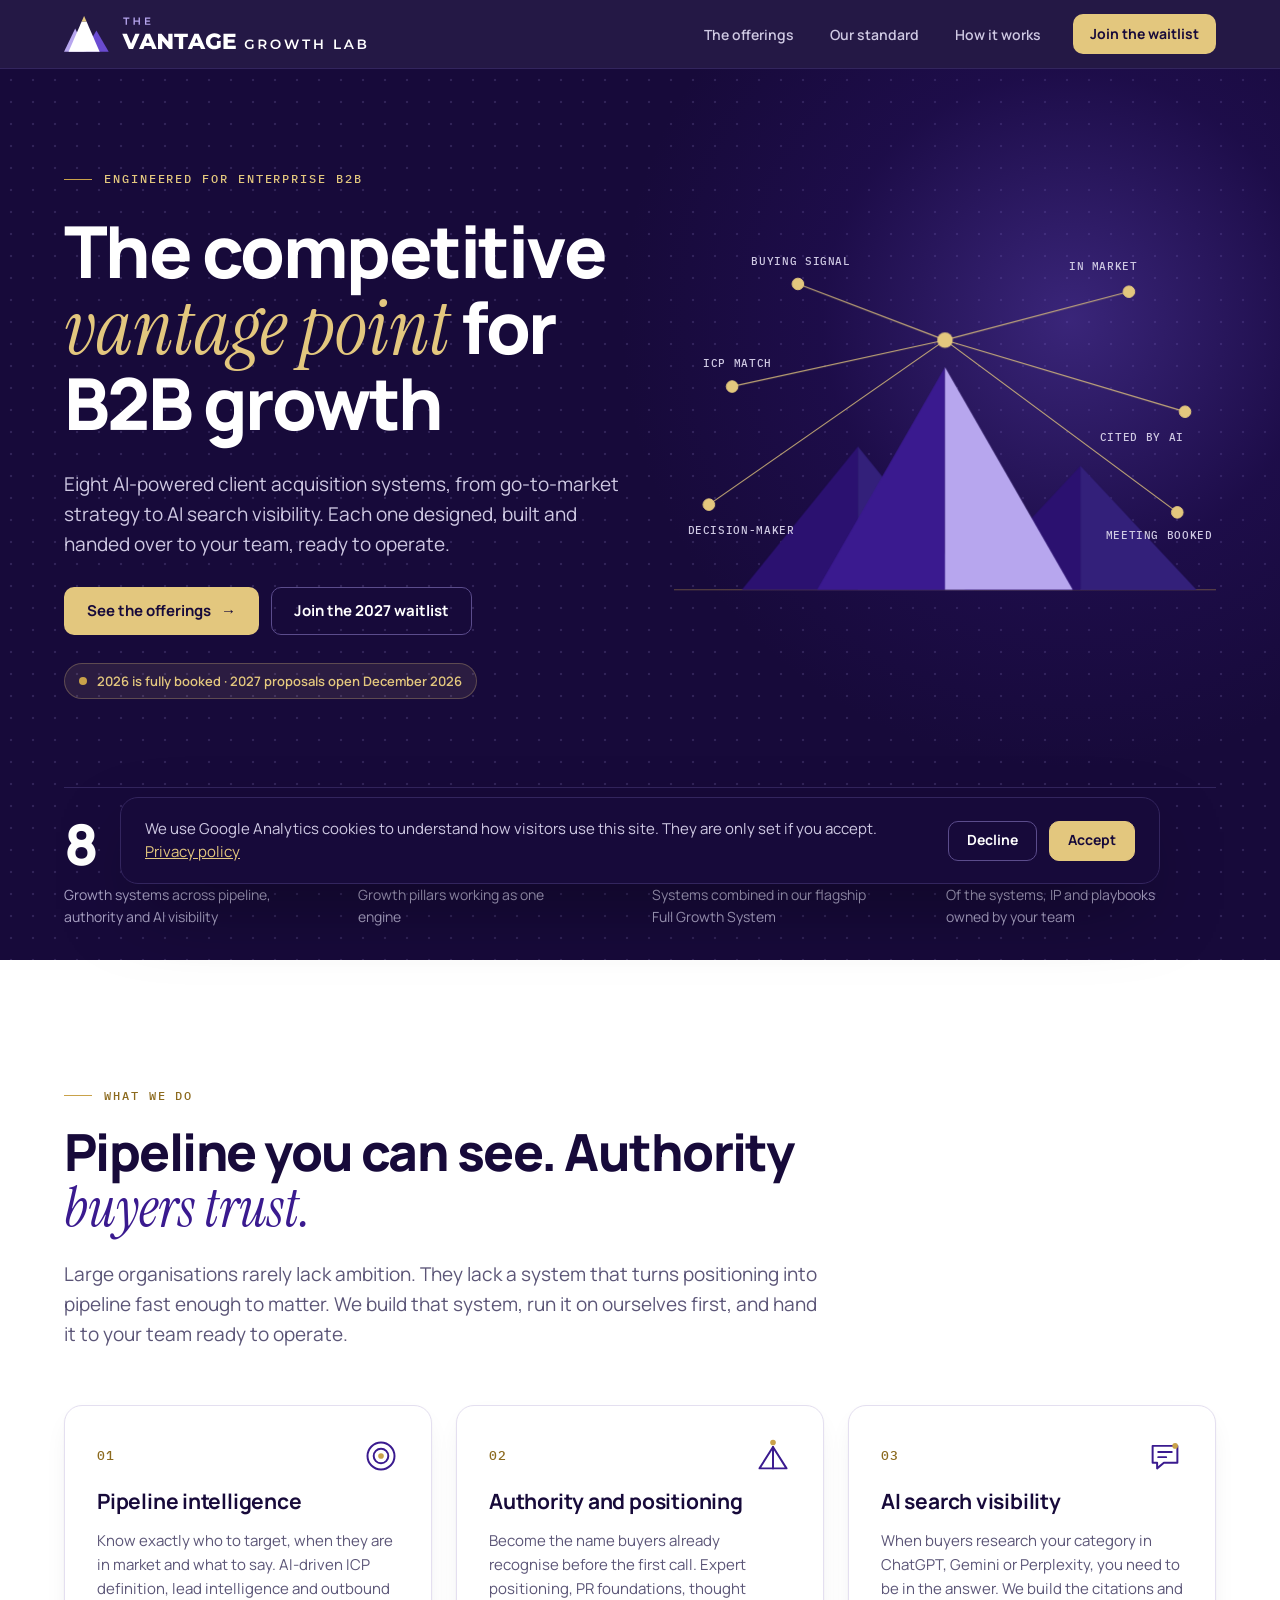
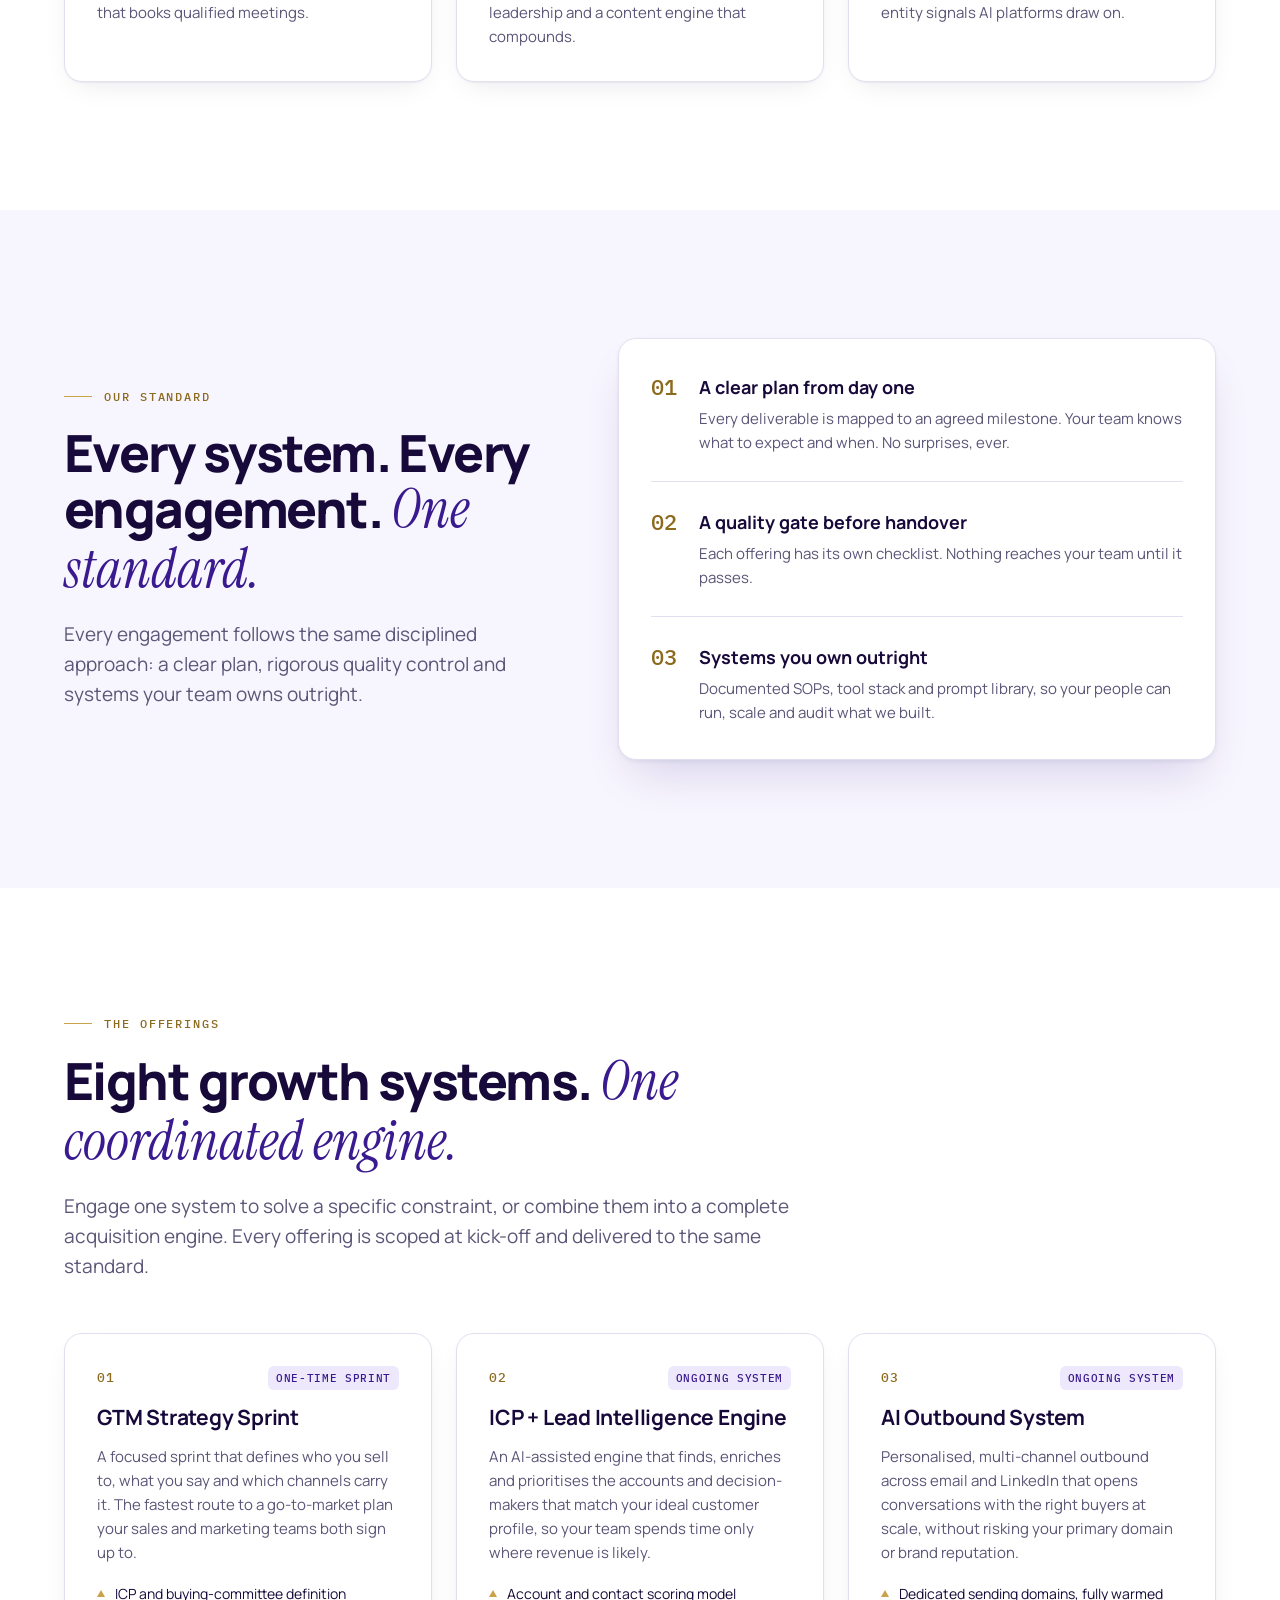
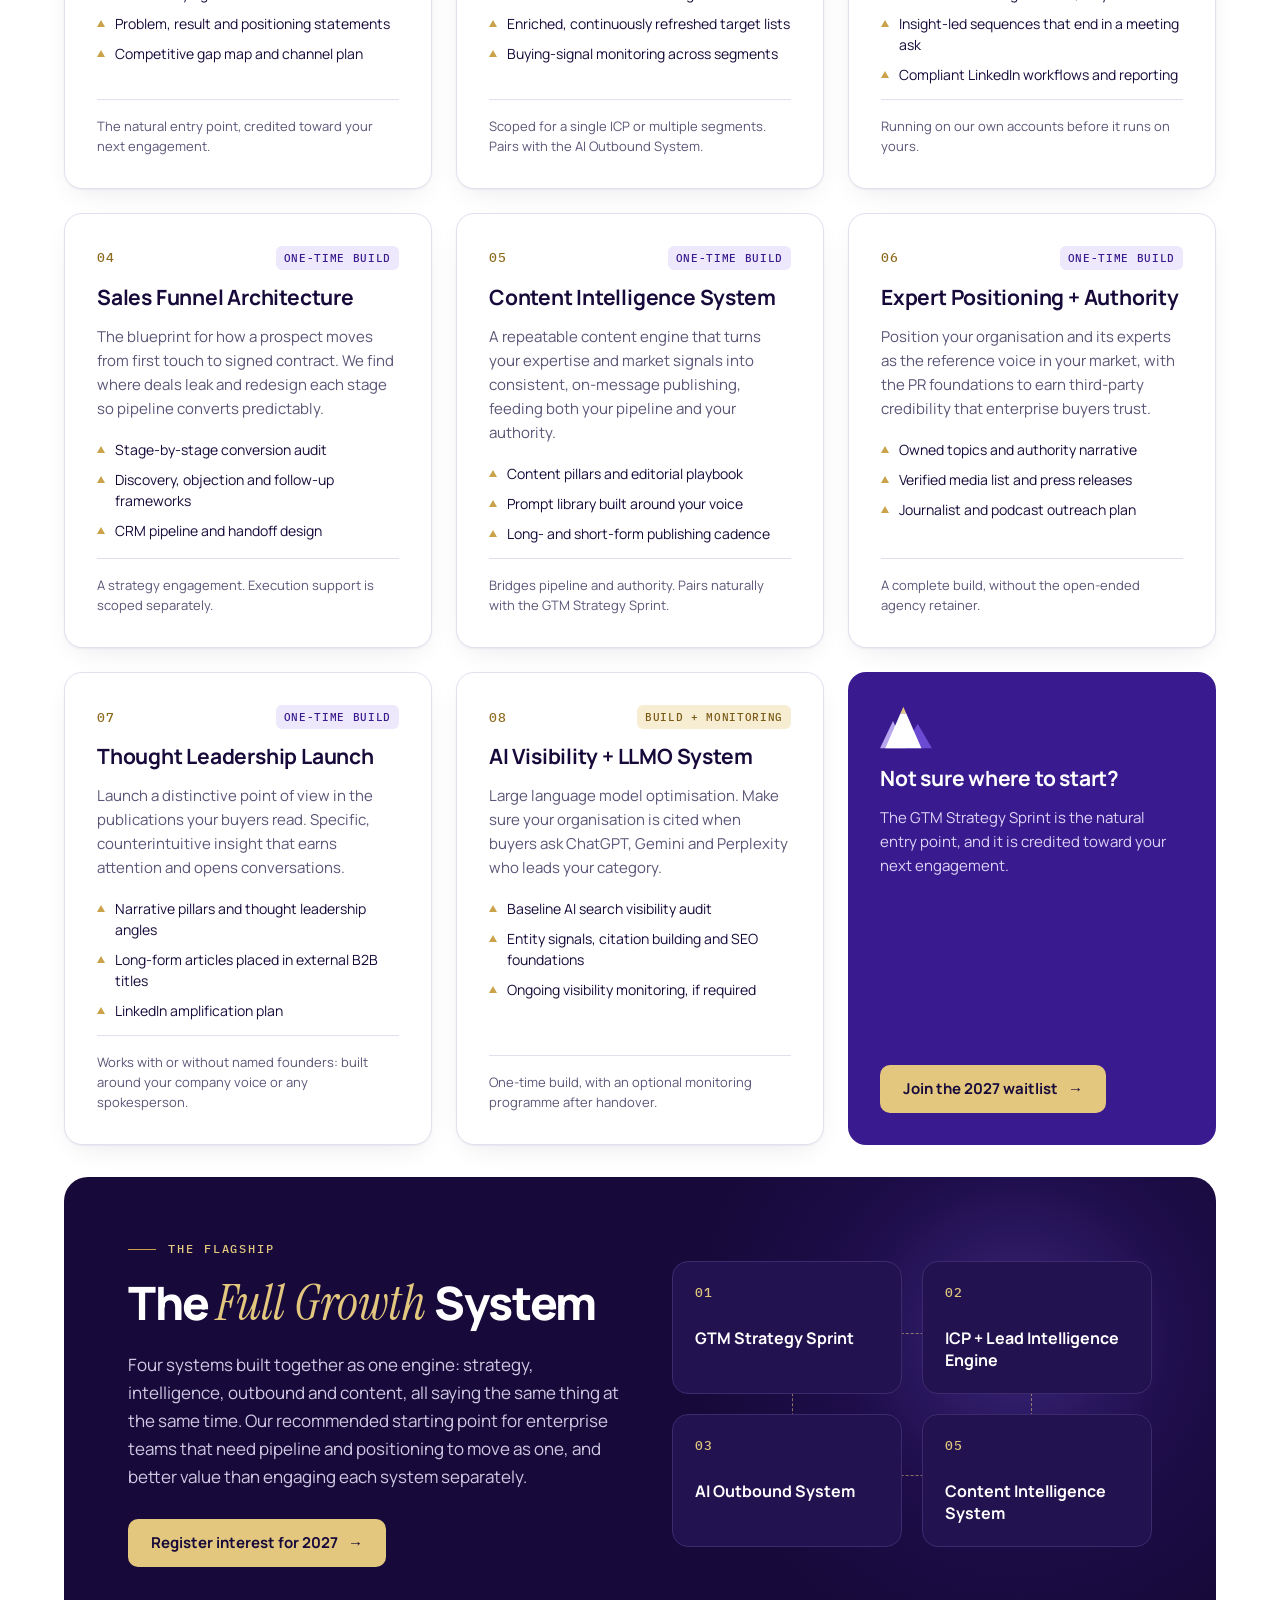
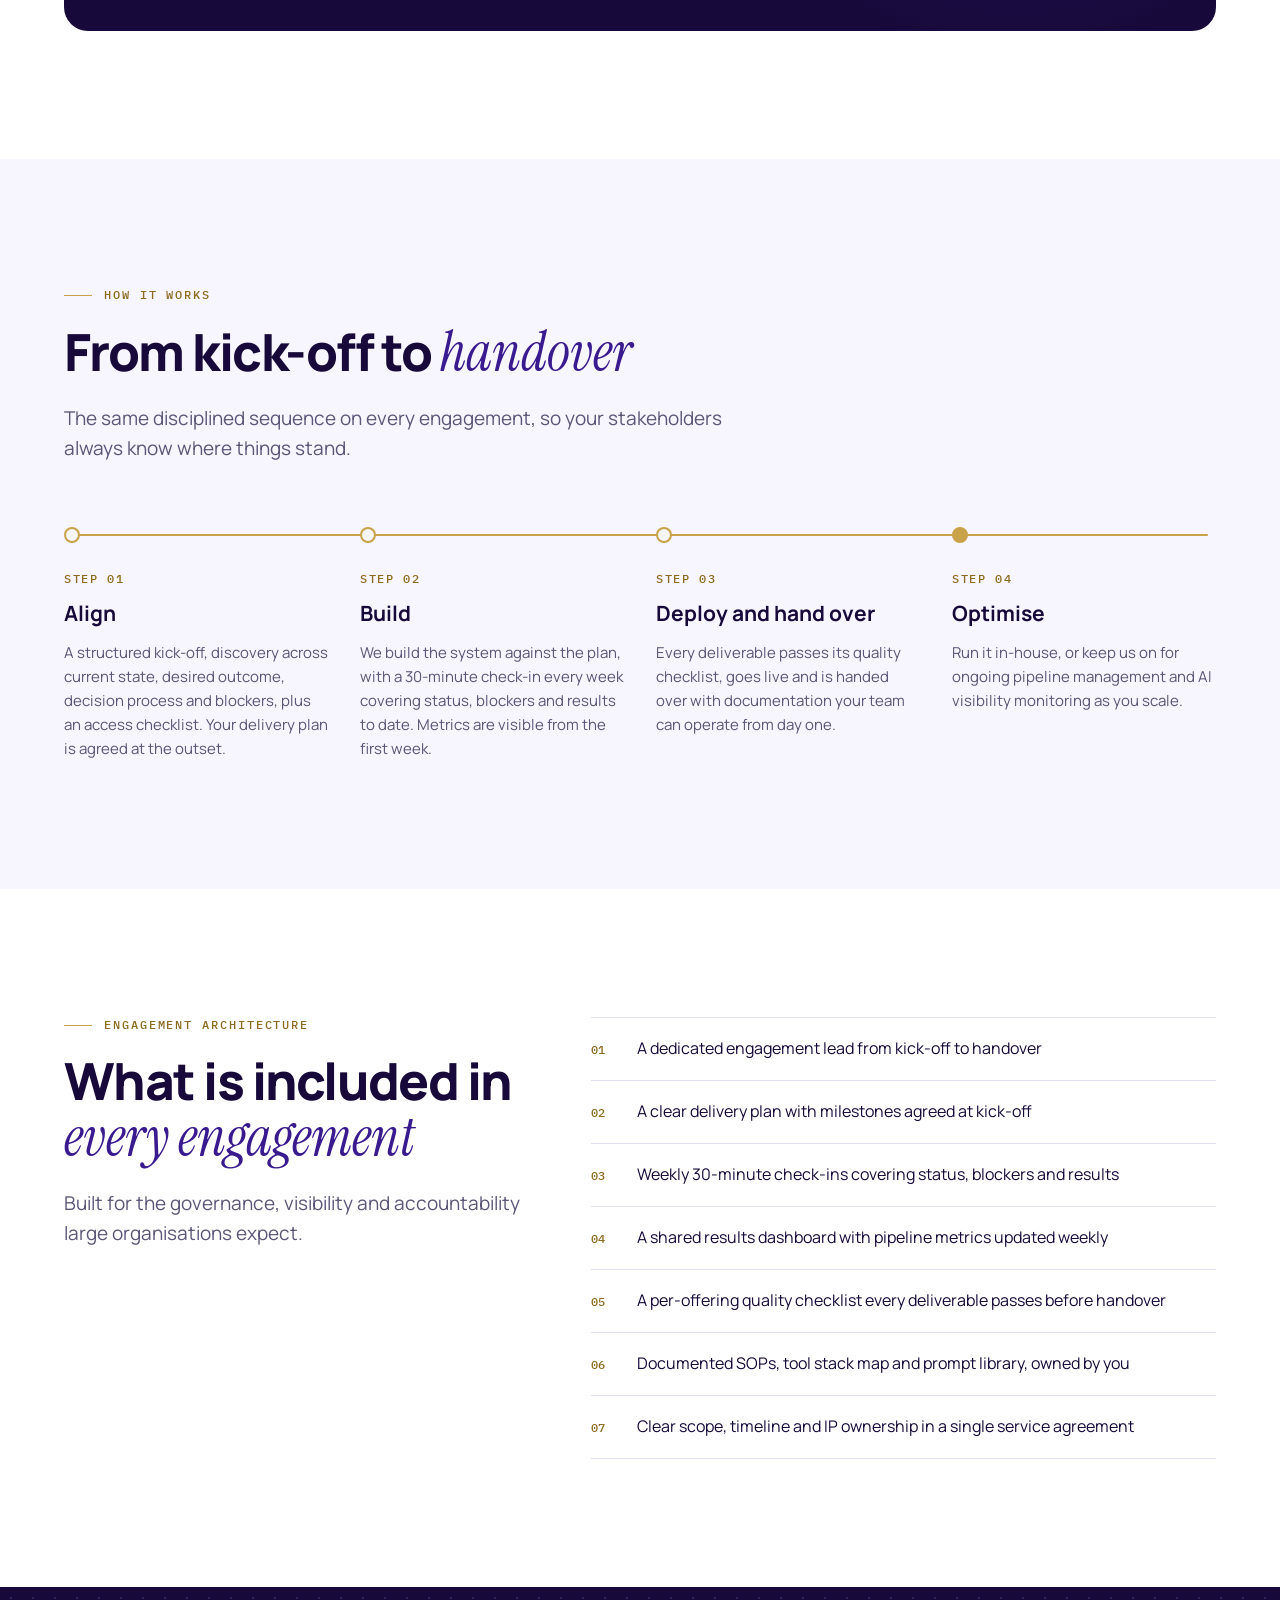
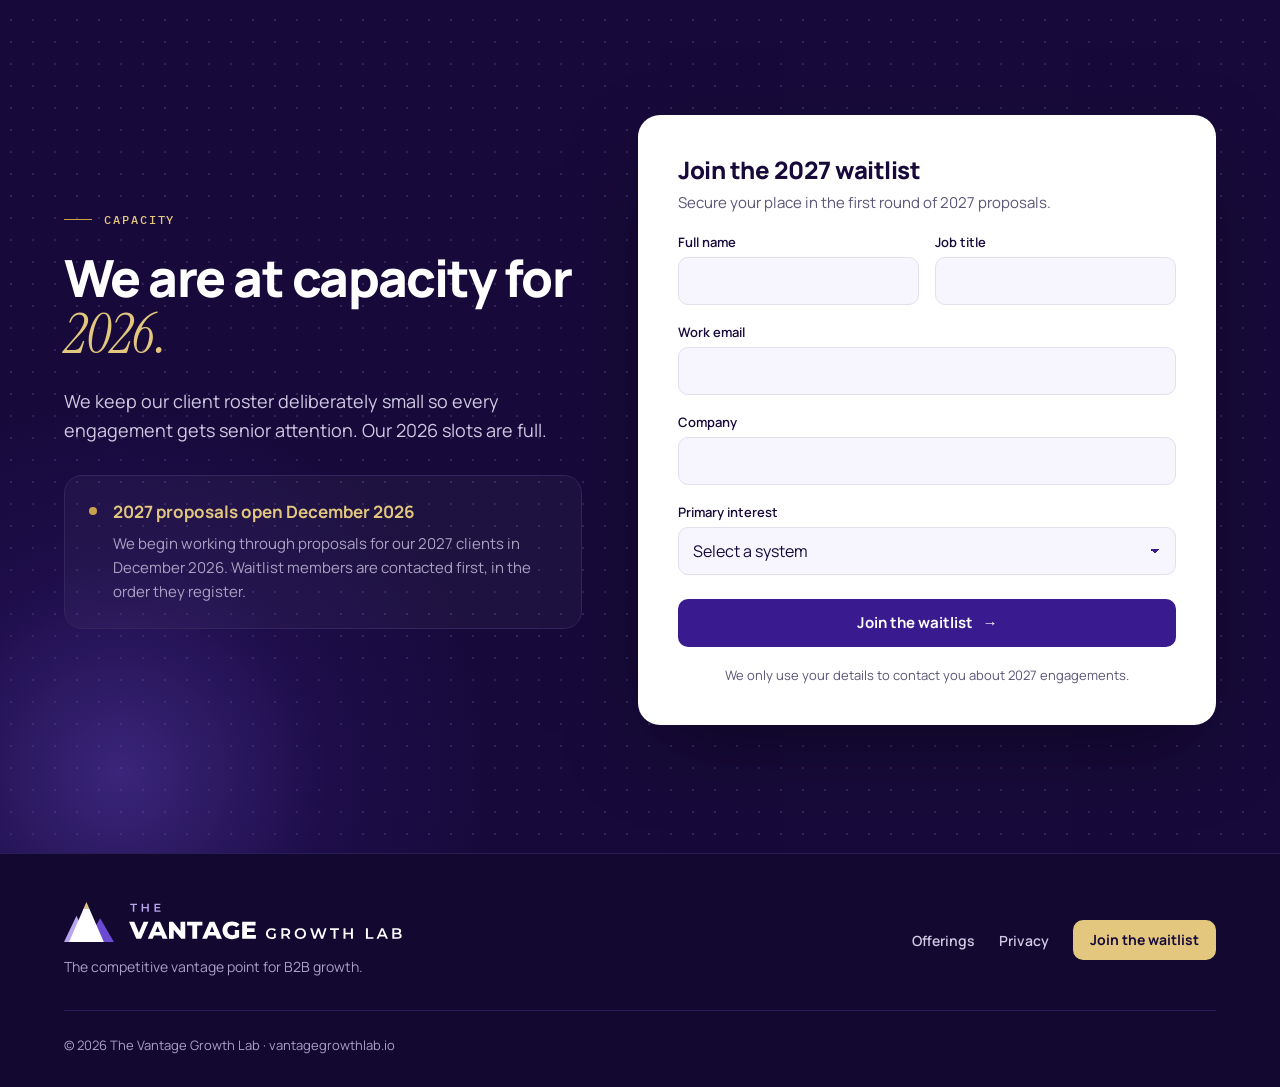
==== commit b24cb9f1: "Add Buying signal and Meeting booked labels to hero visual Co-Authored-By: Claude Opus 5.5 <noreply@" ====
--- a/index.html
+++ b/index.html
@@ -28,7 +28,7 @@
 <link rel="preload" href="/shared/fonts/manrope-latin.woff2" as="font" type="font/woff2" crossorigin>
 <link rel="stylesheet" href="/shared/site.css">
 <script type="application/ld+json">
-{"@context":"https://schema.org","@type":"Organization","name":"The Vantage Growth Lab","url":"https://vantagegrowthlab.io/","logo":"https://vantagegrowthlab.io/shared/img/logo.png","email":"lana@vantagegrowthlab.io"}
+{"@context":"https://schema.org","@type":"Organization","name":"The Vantage Growth Lab","url":"https://vantagegrowthlab.io/","logo":"https://vantagegrowthlab.io/shared/img/logo.png"}
 </script>
 </head>
 <body>
@@ -90,8 +90,10 @@
 <circle class="sig e6" cx="520" cy="300" r="6"></circle>
 <text class="lbl e1" x="30" y="150">ICP MATCH</text>
 <text class="lbl e2" x="408" y="50">IN MARKET</text>
+<text class="lbl e3" x="80" y="44">BUYING SIGNAL</text>
 <text class="lbl e4" x="440" y="226">CITED BY AI</text>
 <text class="lbl e5" x="14" y="322">DECISION-MAKER</text>
+<text class="lbl e6" x="446" y="328">MEETING BOOKED</text>
 <g class="climb"><circle class="vpring" cx="280" cy="122" r="8"></circle><circle class="vp" cx="280" cy="122" r="8"></circle></g>
 </svg>
 </div>
